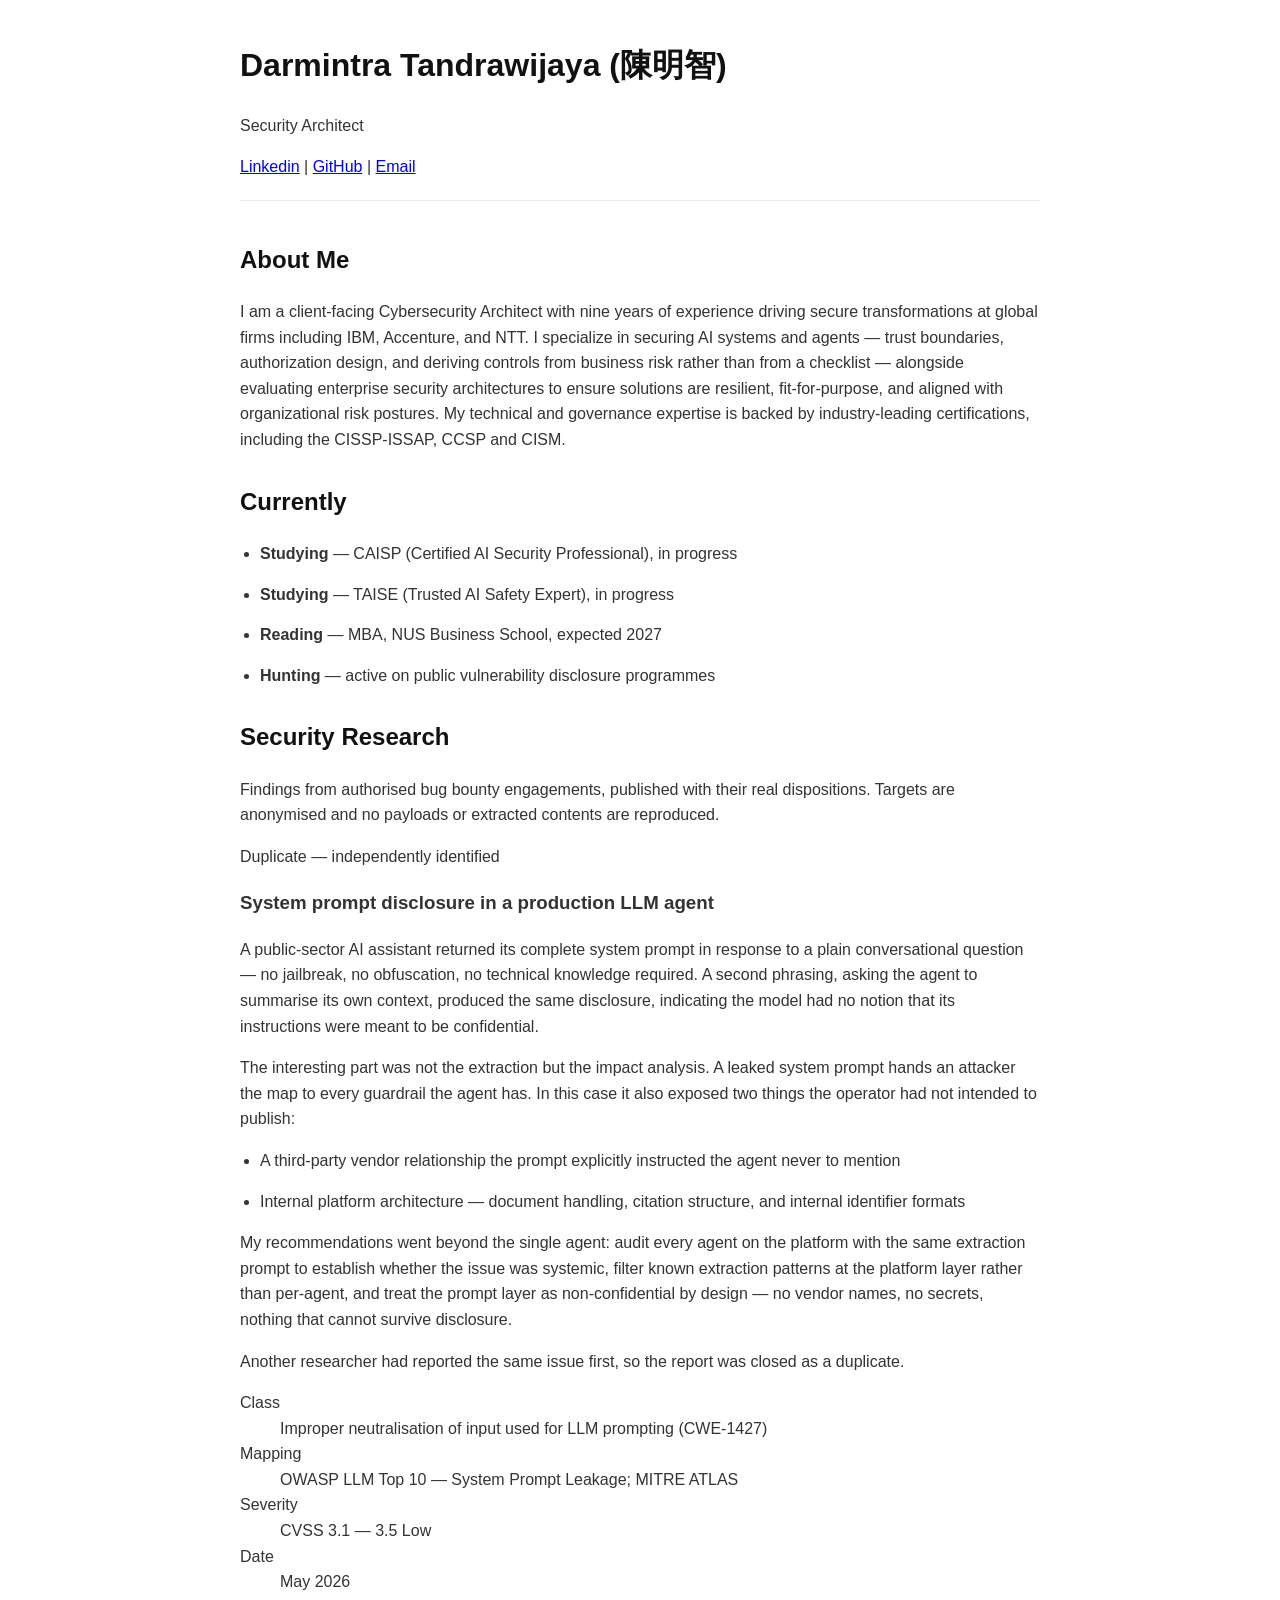
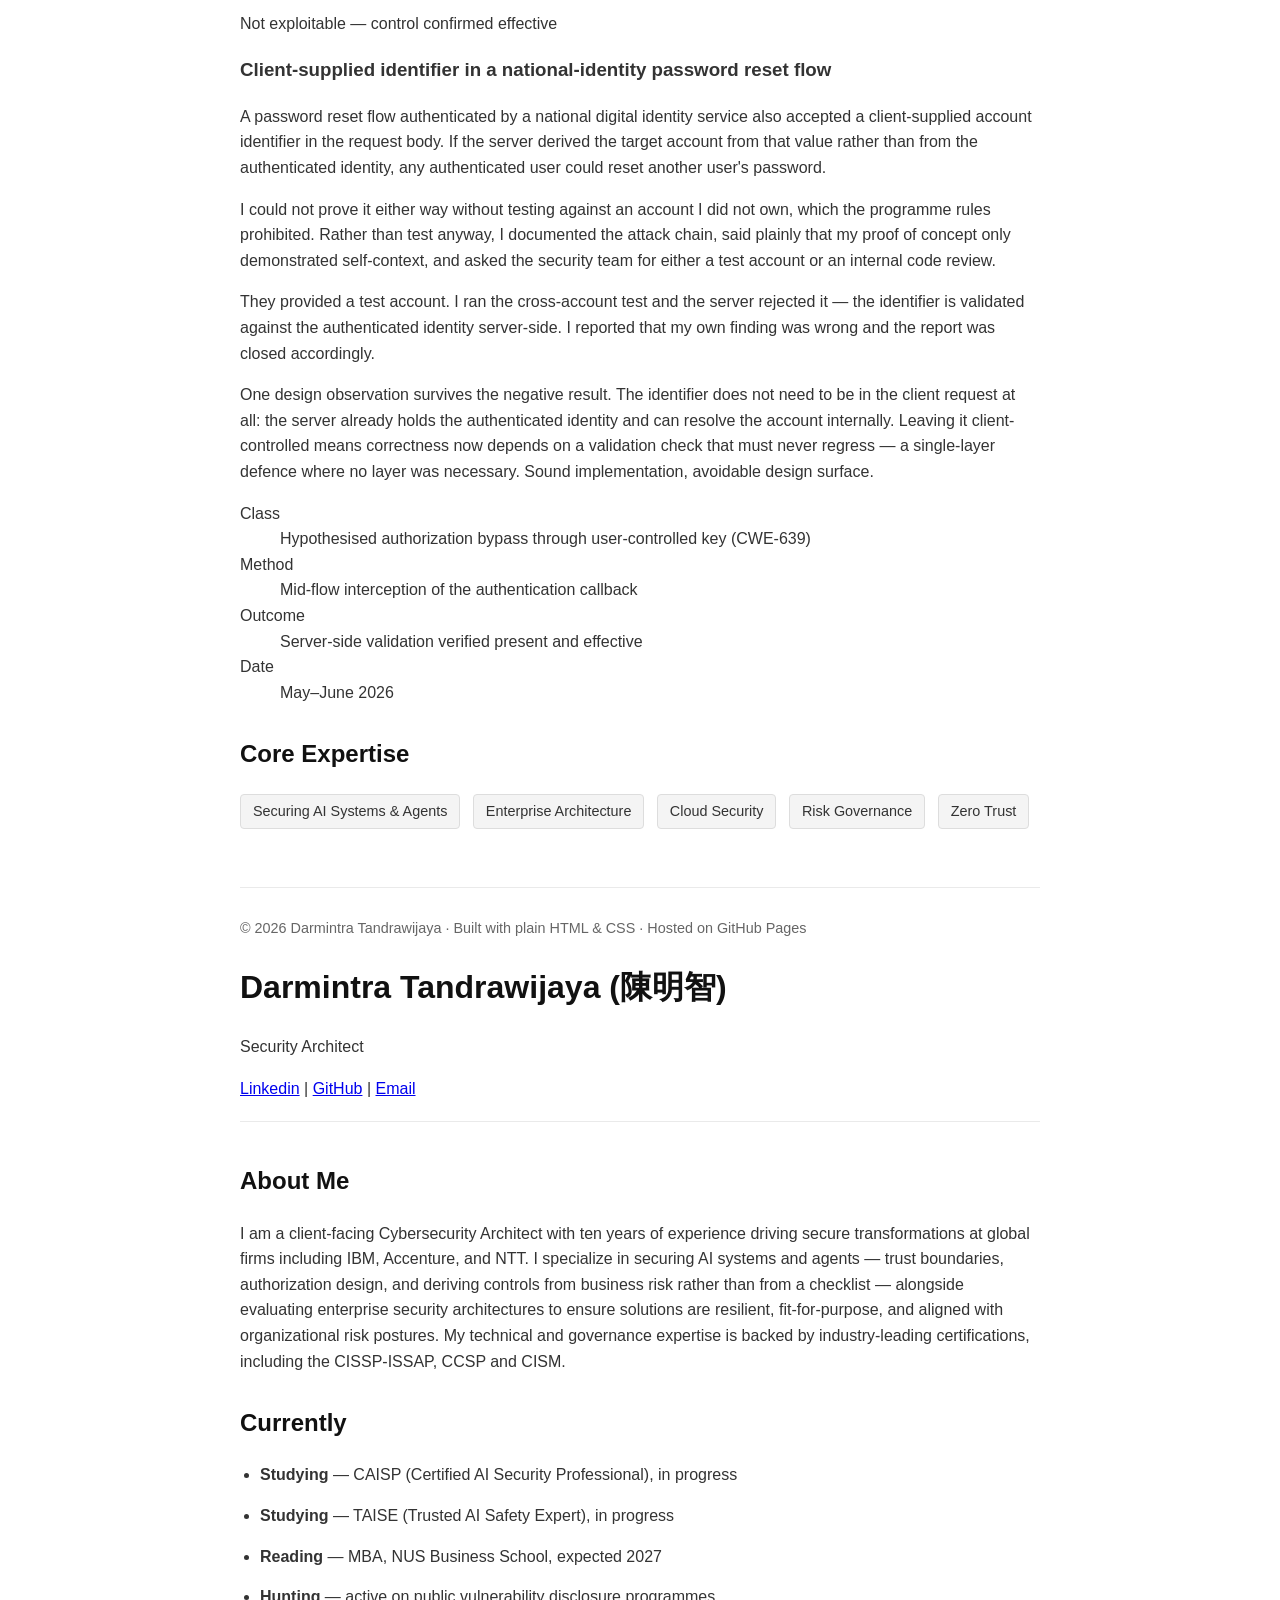
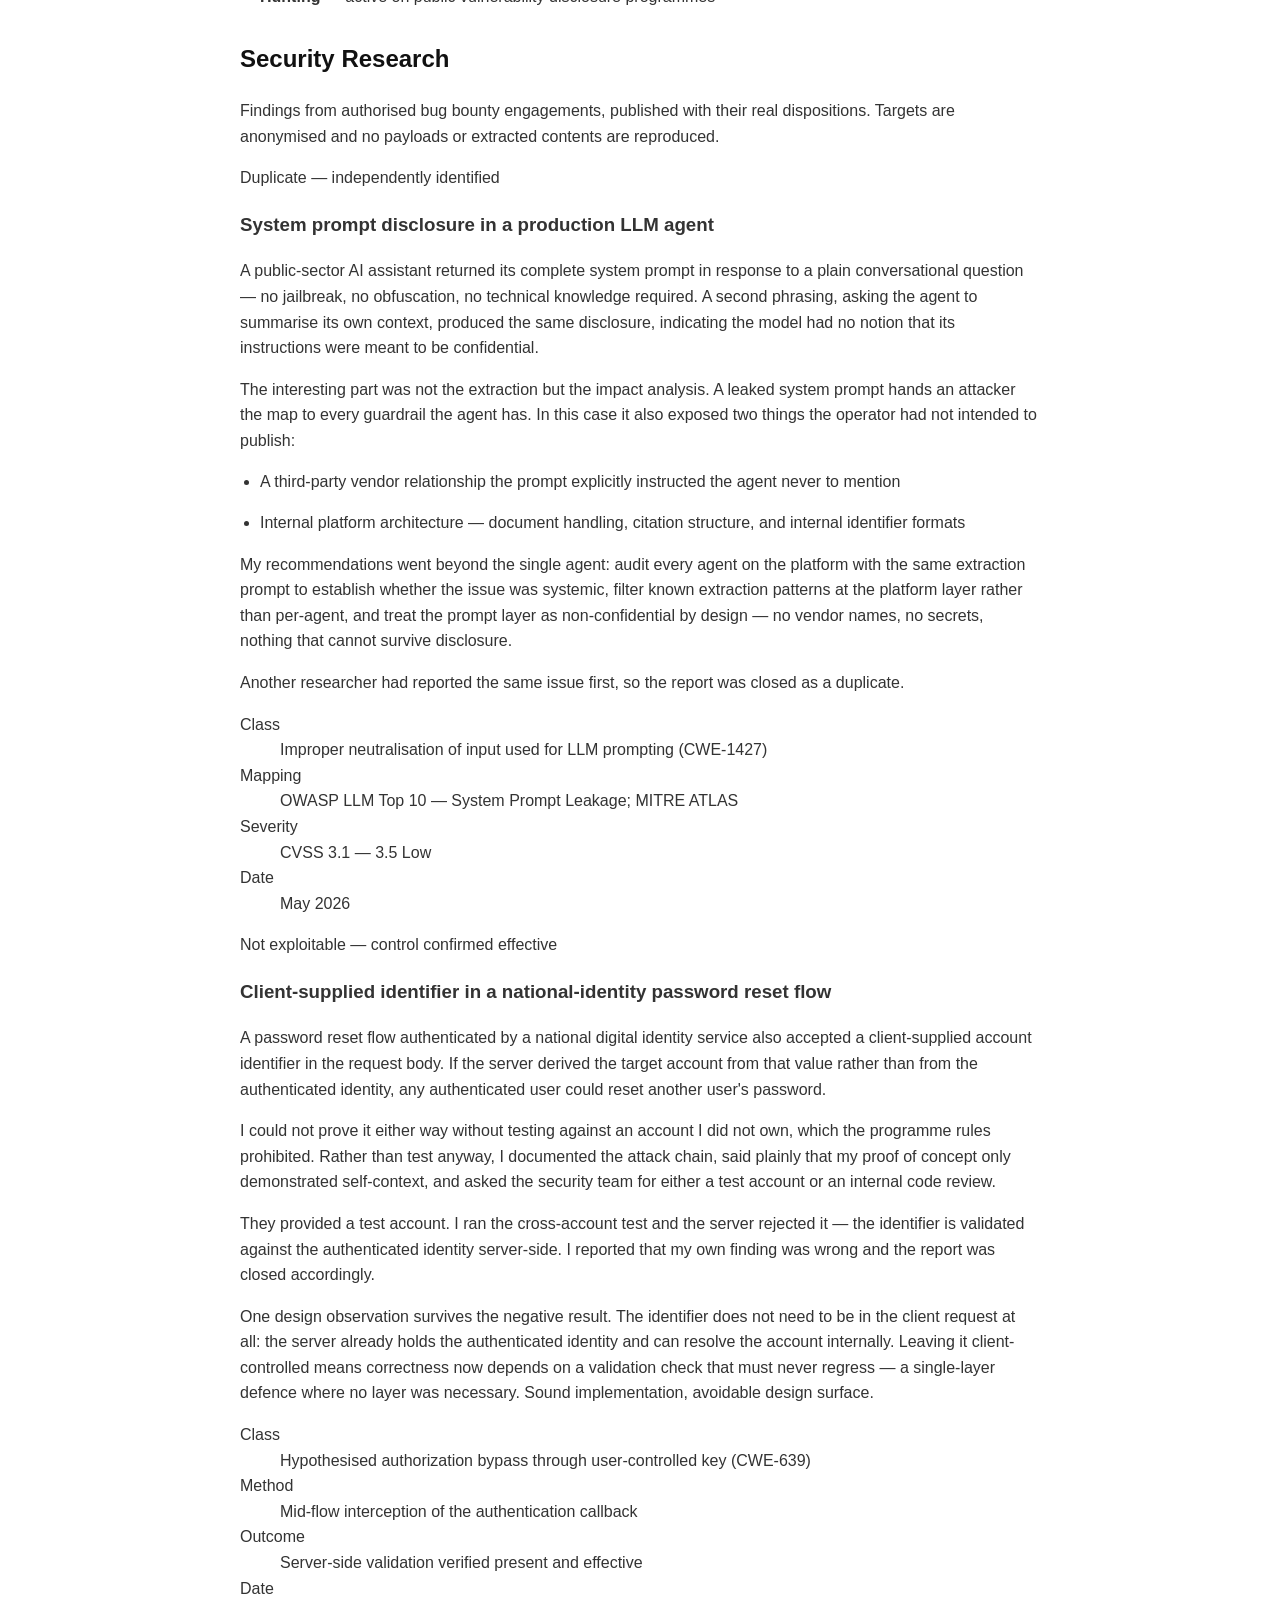
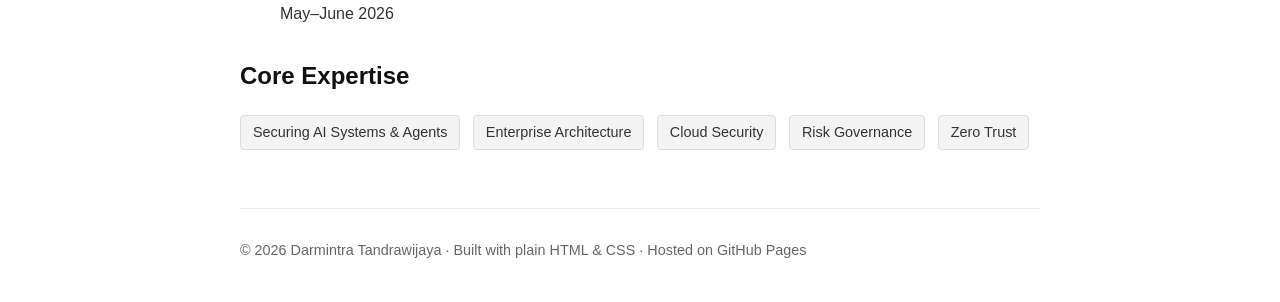
==== index.html @ 061bccc2 "Revise personal details and add current activities section Updated the 'About Me' section to reflect" ====
<!DOCTYPE html>
<html lang="en">
<head>
    <meta charset="UTF-8">
    <meta name="viewport" content="width=device-width, initial-scale=1.0">
    <title>Darmintra Tandrawijaya - Portfolio</title>
    <link rel="stylesheet" href="style.css">
</head>
<body>
    <div class="container">
        <!-- Header / Bio Section -->
        <header>
            <h1>Darmintra Tandrawijaya (陳明智)</h1>
            <p>Security Architect</p>
            <div class="links">
                <a href="https://linkedin.com/in/darmintra" target="_blank" rel="noopener noreferrer">Linkedin</a> | 
                <a href="https://github.com/darmintra" target="_blank" rel="noopener noreferrer">GitHub</a> | 
                <a href="mailto:darmintratan@gmail.com">Email</a>
            </div>
        </header>
        <!-- About Me Section -->
        <section>
            <h2>About Me</h2>
            <p>I am a client-facing Cybersecurity Architect with nine years of experience driving secure transformations at global firms including IBM, Accenture, and NTT. I specialize in securing AI systems and agents — trust boundaries, authorization design, and deriving controls from business risk rather than from a checklist — alongside evaluating enterprise security architectures to ensure solutions are resilient, fit-for-purpose, and aligned with organizational risk postures. My technical and governance expertise is backed by industry-leading certifications, including the CISSP-ISSAP, CCSP and CISM.</p>
        </section>
        <!-- Currently Section -->
        <section>
            <h2>Currently</h2>
            <ul class="now">
                <li><strong>Studying</strong> — CAISP (Certified AI Security Professional), in progress</li>
                <li><strong>Studying</strong> — TAISE (Trusted AI Safety Expert), in progress</li>
                <li><strong>Reading</strong> — MBA, NUS Business School, expected 2027</li>
                <li><strong>Hunting</strong> — active on public vulnerability disclosure programmes</li>
            </ul>
        </section>
        <!-- Security Research Section -->
        <section>
            <h2>Security Research</h2>
            <p class="note">Findings from authorised bug bounty engagements, published with their real dispositions. Targets are anonymised and no payloads or extracted contents are reproduced.</p>

            <article class="entry">
                <span class="disposition">Duplicate — independently identified</span>
                <h3>System prompt disclosure in a production LLM agent</h3>
                <p>A public-sector AI assistant returned its complete system prompt in response to a plain conversational question — no jailbreak, no obfuscation, no technical knowledge required. A second phrasing, asking the agent to summarise its own context, produced the same disclosure, indicating the model had no notion that its instructions were meant to be confidential.</p>
                <p>The interesting part was not the extraction but the impact analysis. A leaked system prompt hands an attacker the map to every guardrail the agent has. In this case it also exposed two things the operator had not intended to publish:</p>
                <ul>
                    <li>A third-party vendor relationship the prompt explicitly instructed the agent never to mention</li>
                    <li>Internal platform architecture — document handling, citation structure, and internal identifier formats</li>
                </ul>
                <p>My recommendations went beyond the single agent: audit every agent on the platform with the same extraction prompt to establish whether the issue was systemic, filter known extraction patterns at the platform layer rather than per-agent, and treat the prompt layer as non-confidential by design — no vendor names, no secrets, nothing that cannot survive disclosure.</p>
                <p>Another researcher had reported the same issue first, so the report was closed as a duplicate.</p>
                <dl class="meta">
                    <dt>Class</dt><dd>Improper neutralisation of input used for LLM prompting (CWE-1427)</dd>
                    <dt>Mapping</dt><dd>OWASP LLM Top 10 — System Prompt Leakage; MITRE ATLAS</dd>
                    <dt>Severity</dt><dd>CVSS 3.1 — 3.5 Low</dd>
                    <dt>Date</dt><dd>May 2026</dd>
                </dl>
            </article>

            <article class="entry">
                <span class="disposition">Not exploitable — control confirmed effective</span>
                <h3>Client-supplied identifier in a national-identity password reset flow</h3>
                <p>A password reset flow authenticated by a national digital identity service also accepted a client-supplied account identifier in the request body. If the server derived the target account from that value rather than from the authenticated identity, any authenticated user could reset another user's password.</p>
                <p>I could not prove it either way without testing against an account I did not own, which the programme rules prohibited. Rather than test anyway, I documented the attack chain, said plainly that my proof of concept only demonstrated self-context, and asked the security team for either a test account or an internal code review.</p>
                <p>They provided a test account. I ran the cross-account test and the server rejected it — the identifier is validated against the authenticated identity server-side. I reported that my own finding was wrong and the report was closed accordingly.</p>
                <p>One design observation survives the negative result. The identifier does not need to be in the client request at all: the server already holds the authenticated identity and can resolve the account internally. Leaving it client-controlled means correctness now depends on a validation check that must never regress — a single-layer defence where no layer was necessary. Sound implementation, avoidable design surface.</p>
                <dl class="meta">
                    <dt>Class</dt><dd>Hypothesised authorization bypass through user-controlled key (CWE-639)</dd>
                    <dt>Method</dt><dd>Mid-flow interception of the authentication callback</dd>
                    <dt>Outcome</dt><dd>Server-side validation verified present and effective</dd>
                    <dt>Date</dt><dd>May–June 2026</dd>
                </dl>
            </article>
        </section>
        <!-- Core Expertise Section -->
        <section>
            <h2>Core Expertise</h2>
            <div class="tags">
                <span>Securing AI Systems &amp; Agents</span>
                <span>Enterprise Architecture</span>
                <span>Cloud Security</span>
                <span>Risk Governance</span>
                <span>Zero Trust</span>
            </div>
        </section>
        <!-- Footer -->
        <footer>
            <p>&copy; 2026 Darmintra Tandrawijaya · Built with plain HTML &amp; CSS · Hosted on GitHub Pages</p>
        </footer>
    </div>
</body>
</html><!DOCTYPE html>
<html lang="en">
<head>
    <meta charset="UTF-8">
    <meta name="viewport" content="width=device-width, initial-scale=1.0">
    <title>Darmintra Tandrawijaya - Portfolio</title>
    <link rel="stylesheet" href="style.css">
</head>
<body>
    <div class="container">
        <!-- Header / Bio Section -->
        <header>
            <h1>Darmintra Tandrawijaya (陳明智)</h1>
            <p>Security Architect</p>
            <div class="links">
                <a href="https://linkedin.com/in/darmintra" target="_blank" rel="noopener noreferrer">Linkedin</a> | 
                <a href="https://github.com/darmintra" target="_blank" rel="noopener noreferrer">GitHub</a> | 
                <a href="mailto:darmintratan@gmail.com">Email</a>
            </div>
        </header>
        <!-- About Me Section -->
        <section>
            <h2>About Me</h2>
            <p>I am a client-facing Cybersecurity Architect with ten years of experience driving secure transformations at global firms including IBM, Accenture, and NTT. I specialize in securing AI systems and agents — trust boundaries, authorization design, and deriving controls from business risk rather than from a checklist — alongside evaluating enterprise security architectures to ensure solutions are resilient, fit-for-purpose, and aligned with organizational risk postures. My technical and governance expertise is backed by industry-leading certifications, including the CISSP-ISSAP, CCSP and CISM.</p>
        </section>
        <!-- Currently Section -->
        <section>
            <h2>Currently</h2>
            <ul class="now">
                <li><strong>Studying</strong> — CAISP (Certified AI Security Professional), in progress</li>
                <li><strong>Studying</strong> — TAISE (Trusted AI Safety Expert), in progress</li>
                <li><strong>Reading</strong> — MBA, NUS Business School, expected 2027</li>
                <li><strong>Hunting</strong> — active on public vulnerability disclosure programmes</li>
            </ul>
        </section>
        <!-- Security Research Section -->
        <section>
            <h2>Security Research</h2>
            <p class="note">Findings from authorised bug bounty engagements, published with their real dispositions. Targets are anonymised and no payloads or extracted contents are reproduced.</p>

            <article class="entry">
                <span class="disposition">Duplicate — independently identified</span>
                <h3>System prompt disclosure in a production LLM agent</h3>
                <p>A public-sector AI assistant returned its complete system prompt in response to a plain conversational question — no jailbreak, no obfuscation, no technical knowledge required. A second phrasing, asking the agent to summarise its own context, produced the same disclosure, indicating the model had no notion that its instructions were meant to be confidential.</p>
                <p>The interesting part was not the extraction but the impact analysis. A leaked system prompt hands an attacker the map to every guardrail the agent has. In this case it also exposed two things the operator had not intended to publish:</p>
                <ul>
                    <li>A third-party vendor relationship the prompt explicitly instructed the agent never to mention</li>
                    <li>Internal platform architecture — document handling, citation structure, and internal identifier formats</li>
                </ul>
                <p>My recommendations went beyond the single agent: audit every agent on the platform with the same extraction prompt to establish whether the issue was systemic, filter known extraction patterns at the platform layer rather than per-agent, and treat the prompt layer as non-confidential by design — no vendor names, no secrets, nothing that cannot survive disclosure.</p>
                <p>Another researcher had reported the same issue first, so the report was closed as a duplicate.</p>
                <dl class="meta">
                    <dt>Class</dt><dd>Improper neutralisation of input used for LLM prompting (CWE-1427)</dd>
                    <dt>Mapping</dt><dd>OWASP LLM Top 10 — System Prompt Leakage; MITRE ATLAS</dd>
                    <dt>Severity</dt><dd>CVSS 3.1 — 3.5 Low</dd>
                    <dt>Date</dt><dd>May 2026</dd>
                </dl>
            </article>

            <article class="entry">
                <span class="disposition">Not exploitable — control confirmed effective</span>
                <h3>Client-supplied identifier in a national-identity password reset flow</h3>
                <p>A password reset flow authenticated by a national digital identity service also accepted a client-supplied account identifier in the request body. If the server derived the target account from that value rather than from the authenticated identity, any authenticated user could reset another user's password.</p>
                <p>I could not prove it either way without testing against an account I did not own, which the programme rules prohibited. Rather than test anyway, I documented the attack chain, said plainly that my proof of concept only demonstrated self-context, and asked the security team for either a test account or an internal code review.</p>
                <p>They provided a test account. I ran the cross-account test and the server rejected it — the identifier is validated against the authenticated identity server-side. I reported that my own finding was wrong and the report was closed accordingly.</p>
                <p>One design observation survives the negative result. The identifier does not need to be in the client request at all: the server already holds the authenticated identity and can resolve the account internally. Leaving it client-controlled means correctness now depends on a validation check that must never regress — a single-layer defence where no layer was necessary. Sound implementation, avoidable design surface.</p>
                <dl class="meta">
                    <dt>Class</dt><dd>Hypothesised authorization bypass through user-controlled key (CWE-639)</dd>
                    <dt>Method</dt><dd>Mid-flow interception of the authentication callback</dd>
                    <dt>Outcome</dt><dd>Server-side validation verified present and effective</dd>
                    <dt>Date</dt><dd>May–June 2026</dd>
                </dl>
            </article>
        </section>
        <!-- Core Expertise Section -->
        <section>
            <h2>Core Expertise</h2>
            <div class="tags">
                <span>Securing AI Systems &amp; Agents</span>
                <span>Enterprise Architecture</span>
                <span>Cloud Security</span>
                <span>Risk Governance</span>
                <span>Zero Trust</span>
            </div>
        </section>
        <!-- Footer -->
        <footer>
            <p>&copy; 2026 Darmintra Tandrawijaya · Built with plain HTML &amp; CSS · Hosted on GitHub Pages</p>
        </footer>
    </div>
</body>
</html>
---- style.css ----
body {
    font-family: -apple-system, BlinkMacSystemFont, "Segoe UI", Roboto, Helvetica, Arial, sans-serif;
    line-height: 1.6;
    color: #333;
    max-width: 800px;
    margin: 40px auto;
    padding: 0 20px;
}

h1, h2 {
    color: #111;
}

header {
    margin-bottom: 40px;
    border-bottom: 1px solid #eaeaea;
    padding-bottom: 20px;
}

/* --- ADDED: Color for your Security Architect title --- */
.job-title {
    color: #B22222; /* Deep Firebrick Red */
    font-weight: 600;
}

section {
    margin-bottom: 30px;
}

ul {
    padding-left: 20px;
}

li {
    margin-bottom: 15px;
}

/* --- ADDED: Styling for the Areas of Interest Tags --- */
.tags span {
    display: inline-block;
    background-color: #f4f4f4;
    padding: 5px 12px;
    margin: 0 8px 8px 0;
    border-radius: 4px;
    font-size: 0.9em;
    color: #333;
    border: 1px solid #ddd;
}

footer {
    margin-top: 50px;
    font-size: 0.9em;
    color: #666;
    border-top: 1px solid #eaeaea;
    padding-top: 15px;
}
---- style.css ----
body {
    font-family: -apple-system, BlinkMacSystemFont, "Segoe UI", Roboto, Helvetica, Arial, sans-serif;
    line-height: 1.6;
    color: #333;
    max-width: 800px;
    margin: 40px auto;
    padding: 0 20px;
}

h1, h2 {
    color: #111;
}

header {
    margin-bottom: 40px;
    border-bottom: 1px solid #eaeaea;
    padding-bottom: 20px;
}

/* --- ADDED: Color for your Security Architect title --- */
.job-title {
    color: #B22222; /* Deep Firebrick Red */
    font-weight: 600;
}

section {
    margin-bottom: 30px;
}

ul {
    padding-left: 20px;
}

li {
    margin-bottom: 15px;
}

/* --- ADDED: Styling for the Areas of Interest Tags --- */
.tags span {
    display: inline-block;
    background-color: #f4f4f4;
    padding: 5px 12px;
    margin: 0 8px 8px 0;
    border-radius: 4px;
    font-size: 0.9em;
    color: #333;
    border: 1px solid #ddd;
}

footer {
    margin-top: 50px;
    font-size: 0.9em;
    color: #666;
    border-top: 1px solid #eaeaea;
    padding-top: 15px;
}
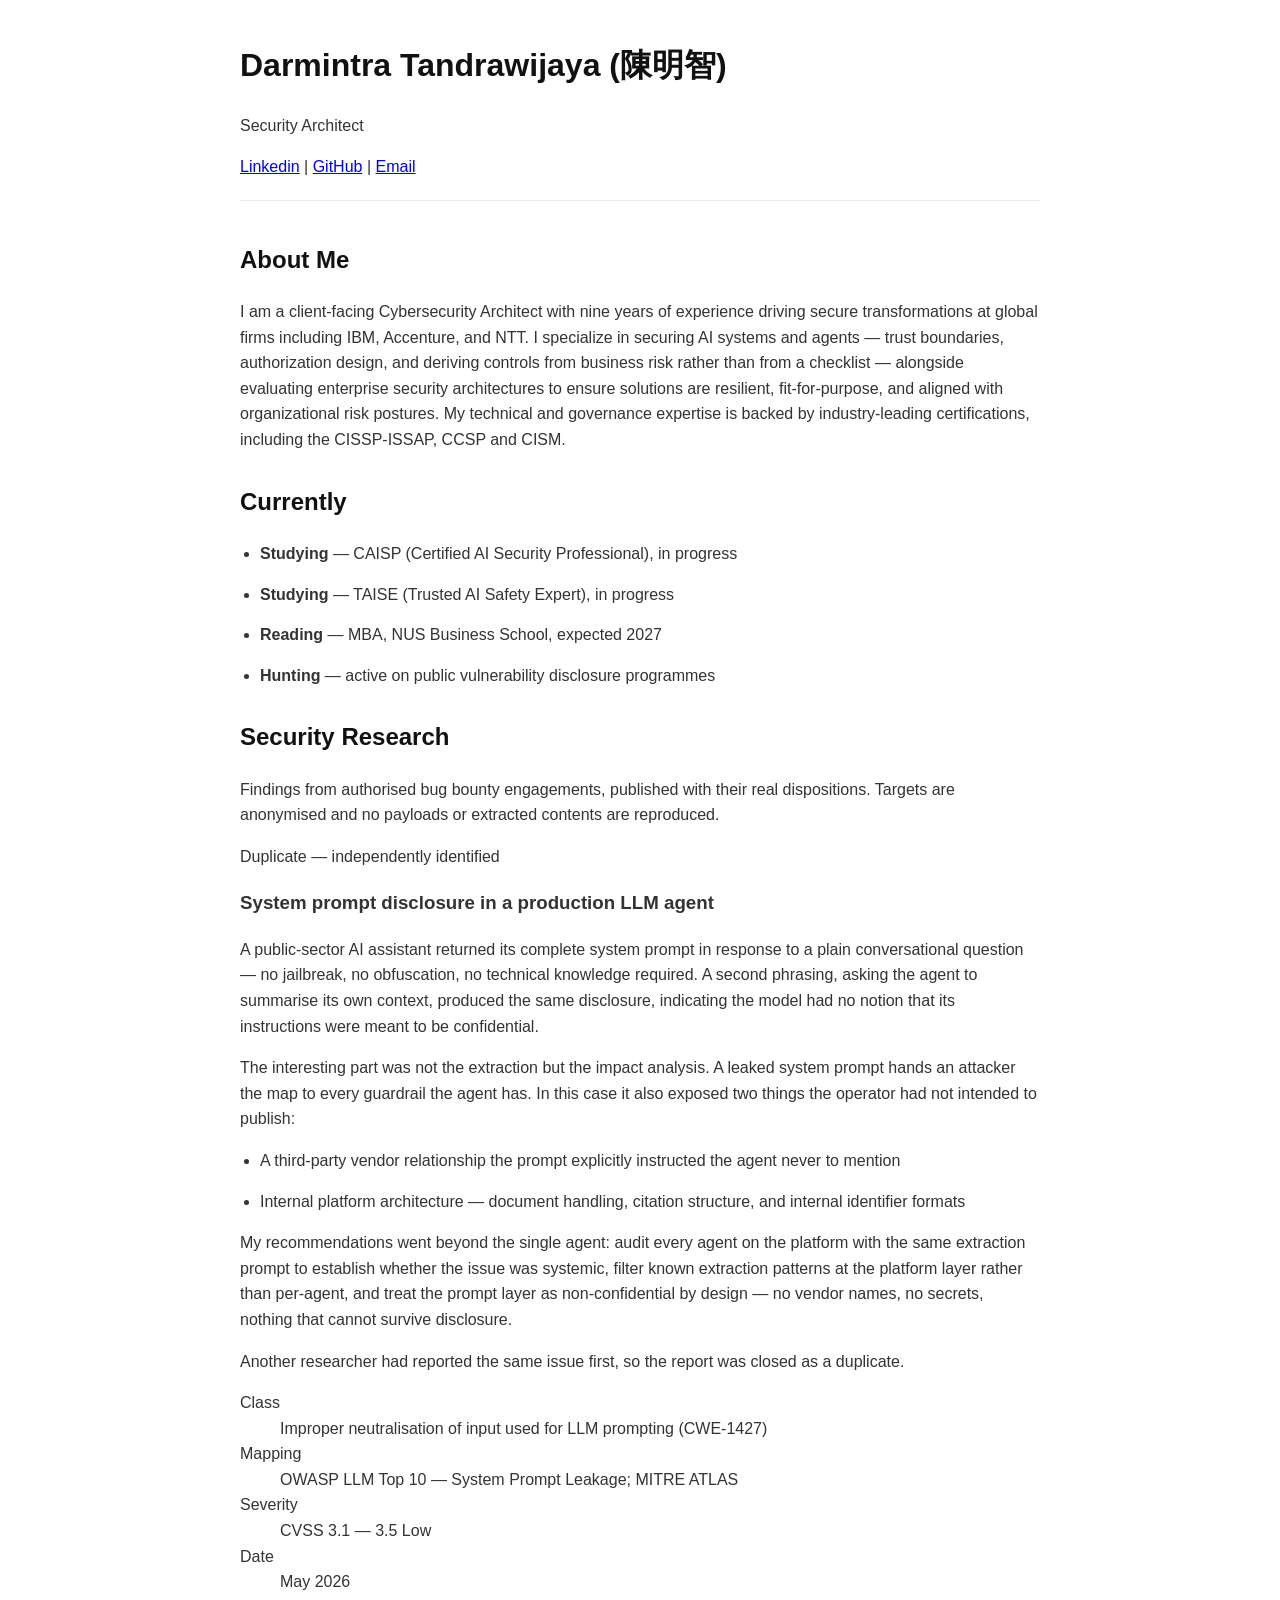
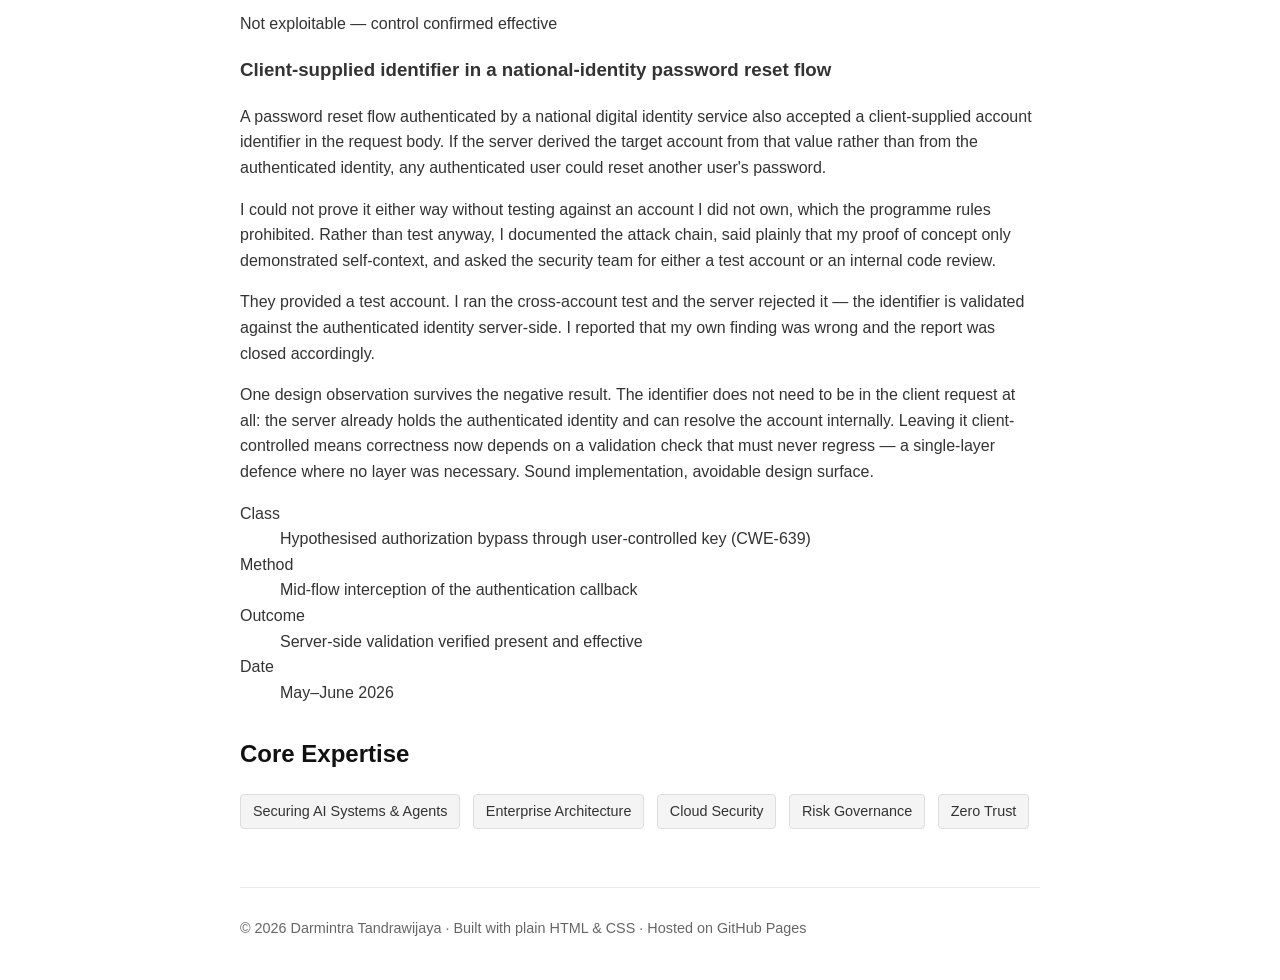
==== commit 7d6fddc7: "Refactor index.html to remove duplicate content Removed duplicate HTML structure and cleaned up the " ====
--- a/index.html
+++ b/index.html
@@ -90,94 +90,3 @@
     </div>
 </body>
 </html><!DOCTYPE html>
-<html lang="en">
-<head>
-    <meta charset="UTF-8">
-    <meta name="viewport" content="width=device-width, initial-scale=1.0">
-    <title>Darmintra Tandrawijaya - Portfolio</title>
-    <link rel="stylesheet" href="style.css">
-</head>
-<body>
-    <div class="container">
-        <!-- Header / Bio Section -->
-        <header>
-            <h1>Darmintra Tandrawijaya (陳明智)</h1>
-            <p>Security Architect</p>
-            <div class="links">
-                <a href="https://linkedin.com/in/darmintra" target="_blank" rel="noopener noreferrer">Linkedin</a> | 
-                <a href="https://github.com/darmintra" target="_blank" rel="noopener noreferrer">GitHub</a> | 
-                <a href="mailto:darmintratan@gmail.com">Email</a>
-            </div>
-        </header>
-        <!-- About Me Section -->
-        <section>
-            <h2>About Me</h2>
-            <p>I am a client-facing Cybersecurity Architect with ten years of experience driving secure transformations at global firms including IBM, Accenture, and NTT. I specialize in securing AI systems and agents — trust boundaries, authorization design, and deriving controls from business risk rather than from a checklist — alongside evaluating enterprise security architectures to ensure solutions are resilient, fit-for-purpose, and aligned with organizational risk postures. My technical and governance expertise is backed by industry-leading certifications, including the CISSP-ISSAP, CCSP and CISM.</p>
-        </section>
-        <!-- Currently Section -->
-        <section>
-            <h2>Currently</h2>
-            <ul class="now">
-                <li><strong>Studying</strong> — CAISP (Certified AI Security Professional), in progress</li>
-                <li><strong>Studying</strong> — TAISE (Trusted AI Safety Expert), in progress</li>
-                <li><strong>Reading</strong> — MBA, NUS Business School, expected 2027</li>
-                <li><strong>Hunting</strong> — active on public vulnerability disclosure programmes</li>
-            </ul>
-        </section>
-        <!-- Security Research Section -->
-        <section>
-            <h2>Security Research</h2>
-            <p class="note">Findings from authorised bug bounty engagements, published with their real dispositions. Targets are anonymised and no payloads or extracted contents are reproduced.</p>
-
-            <article class="entry">
-                <span class="disposition">Duplicate — independently identified</span>
-                <h3>System prompt disclosure in a production LLM agent</h3>
-                <p>A public-sector AI assistant returned its complete system prompt in response to a plain conversational question — no jailbreak, no obfuscation, no technical knowledge required. A second phrasing, asking the agent to summarise its own context, produced the same disclosure, indicating the model had no notion that its instructions were meant to be confidential.</p>
-                <p>The interesting part was not the extraction but the impact analysis. A leaked system prompt hands an attacker the map to every guardrail the agent has. In this case it also exposed two things the operator had not intended to publish:</p>
-                <ul>
-                    <li>A third-party vendor relationship the prompt explicitly instructed the agent never to mention</li>
-                    <li>Internal platform architecture — document handling, citation structure, and internal identifier formats</li>
-                </ul>
-                <p>My recommendations went beyond the single agent: audit every agent on the platform with the same extraction prompt to establish whether the issue was systemic, filter known extraction patterns at the platform layer rather than per-agent, and treat the prompt layer as non-confidential by design — no vendor names, no secrets, nothing that cannot survive disclosure.</p>
-                <p>Another researcher had reported the same issue first, so the report was closed as a duplicate.</p>
-                <dl class="meta">
-                    <dt>Class</dt><dd>Improper neutralisation of input used for LLM prompting (CWE-1427)</dd>
-                    <dt>Mapping</dt><dd>OWASP LLM Top 10 — System Prompt Leakage; MITRE ATLAS</dd>
-                    <dt>Severity</dt><dd>CVSS 3.1 — 3.5 Low</dd>
-                    <dt>Date</dt><dd>May 2026</dd>
-                </dl>
-            </article>
-
-            <article class="entry">
-                <span class="disposition">Not exploitable — control confirmed effective</span>
-                <h3>Client-supplied identifier in a national-identity password reset flow</h3>
-                <p>A password reset flow authenticated by a national digital identity service also accepted a client-supplied account identifier in the request body. If the server derived the target account from that value rather than from the authenticated identity, any authenticated user could reset another user's password.</p>
-                <p>I could not prove it either way without testing against an account I did not own, which the programme rules prohibited. Rather than test anyway, I documented the attack chain, said plainly that my proof of concept only demonstrated self-context, and asked the security team for either a test account or an internal code review.</p>
-                <p>They provided a test account. I ran the cross-account test and the server rejected it — the identifier is validated against the authenticated identity server-side. I reported that my own finding was wrong and the report was closed accordingly.</p>
-                <p>One design observation survives the negative result. The identifier does not need to be in the client request at all: the server already holds the authenticated identity and can resolve the account internally. Leaving it client-controlled means correctness now depends on a validation check that must never regress — a single-layer defence where no layer was necessary. Sound implementation, avoidable design surface.</p>
-                <dl class="meta">
-                    <dt>Class</dt><dd>Hypothesised authorization bypass through user-controlled key (CWE-639)</dd>
-                    <dt>Method</dt><dd>Mid-flow interception of the authentication callback</dd>
-                    <dt>Outcome</dt><dd>Server-side validation verified present and effective</dd>
-                    <dt>Date</dt><dd>May–June 2026</dd>
-                </dl>
-            </article>
-        </section>
-        <!-- Core Expertise Section -->
-        <section>
-            <h2>Core Expertise</h2>
-            <div class="tags">
-                <span>Securing AI Systems &amp; Agents</span>
-                <span>Enterprise Architecture</span>
-                <span>Cloud Security</span>
-                <span>Risk Governance</span>
-                <span>Zero Trust</span>
-            </div>
-        </section>
-        <!-- Footer -->
-        <footer>
-            <p>&copy; 2026 Darmintra Tandrawijaya · Built with plain HTML &amp; CSS · Hosted on GitHub Pages</p>
-        </footer>
-    </div>
-</body>
-</html>
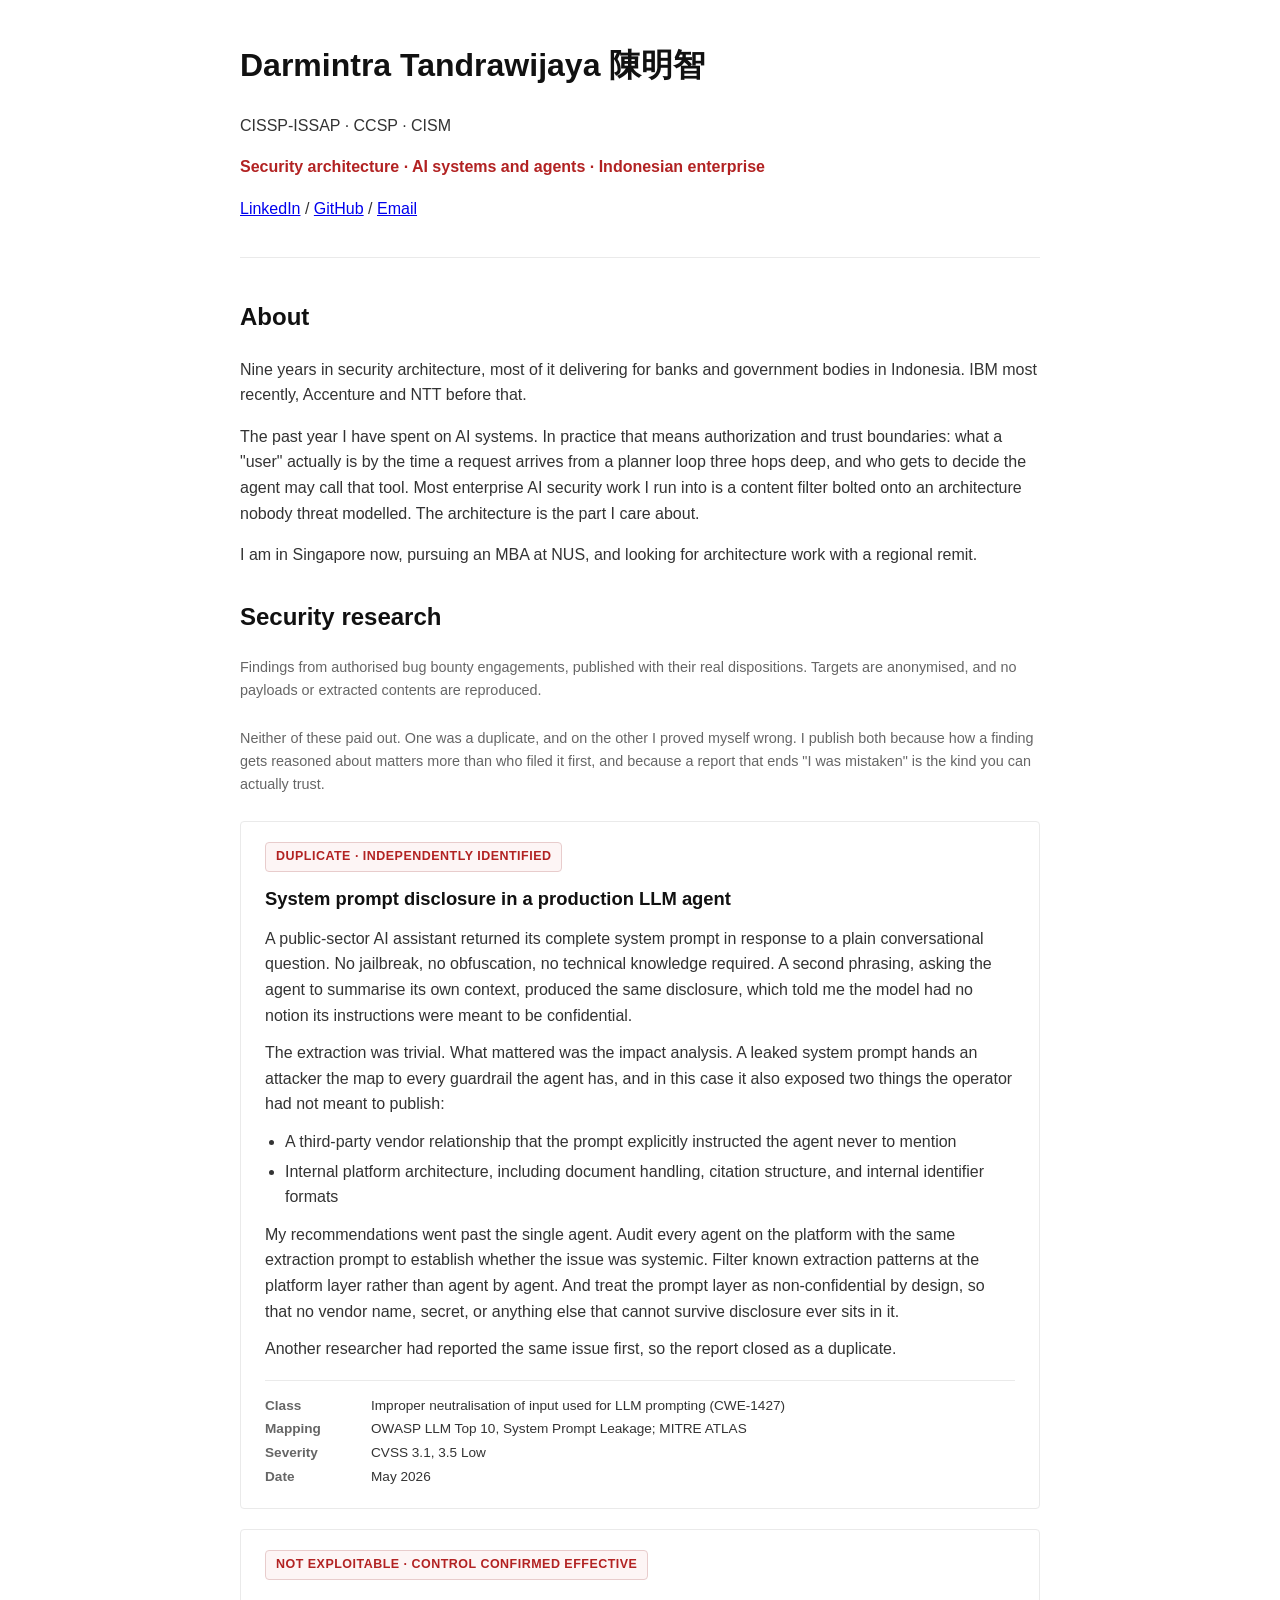
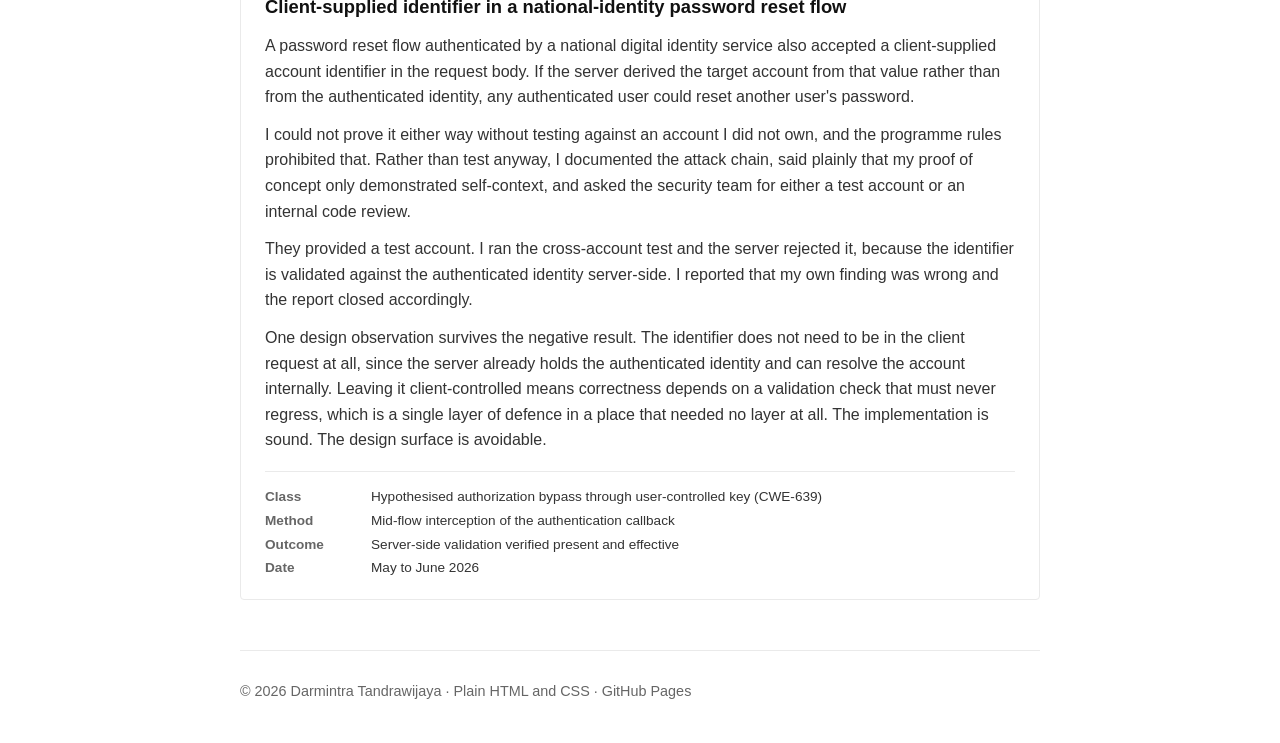
==== commit cf06702f: "Revise portfolio details and enhance SEO metadata Updated the title and added a meta description for" ====
--- a/index.html
+++ b/index.html
@@ -3,90 +3,112 @@
 <head>
     <meta charset="UTF-8">
     <meta name="viewport" content="width=device-width, initial-scale=1.0">
-    <title>Darmintra Tandrawijaya - Portfolio</title>
+    <title>Darmintra Tandrawijaya — Security Architect</title>
+    <meta name="description" content="Security architect. Nine years across IBM, Accenture and NTT, mostly regulated enterprises in Indonesia. Now working on authorization and trust boundaries in AI agent systems.">
     <link rel="stylesheet" href="style.css">
 </head>
 <body>
     <div class="container">
-        <!-- Header / Bio Section -->
+
         <header>
-            <h1>Darmintra Tandrawijaya (陳明智)</h1>
-            <p>Security Architect</p>
-            <div class="links">
-                <a href="https://linkedin.com/in/darmintra" target="_blank" rel="noopener noreferrer">Linkedin</a> | 
-                <a href="https://github.com/darmintra" target="_blank" rel="noopener noreferrer">GitHub</a> | 
+            <h1>Darmintra Tandrawijaya <span class="hanzi">陳明智</span></h1>
+            <p class="postnominals">CISSP-ISSAP · CCSP · CISM</p>
+            <p class="job-title">Security architecture · AI systems and agents · Indonesian enterprise</p>
+            <p class="links">
+                <a href="https://linkedin.com/in/darmintra" target="_blank" rel="noopener noreferrer">LinkedIn</a>
+                <span class="sep">/</span>
+                <a href="https://github.com/darmintra" target="_blank" rel="noopener noreferrer">GitHub</a>
+                <span class="sep">/</span>
                 <a href="mailto:darmintratan@gmail.com">Email</a>
-            </div>
+                <!-- Add this once you have a PDF in the repo. A recruiter who likes the page currently has no next action. -->
+                <!-- <span class="sep">/</span> <a href="cv.pdf">CV (PDF)</a> -->
+            </p>
         </header>
-        <!-- About Me Section -->
-        <section>
-            <h2>About Me</h2>
-            <p>I am a client-facing Cybersecurity Architect with nine years of experience driving secure transformations at global firms including IBM, Accenture, and NTT. I specialize in securing AI systems and agents — trust boundaries, authorization design, and deriving controls from business risk rather than from a checklist — alongside evaluating enterprise security architectures to ensure solutions are resilient, fit-for-purpose, and aligned with organizational risk postures. My technical and governance expertise is backed by industry-leading certifications, including the CISSP-ISSAP, CCSP and CISM.</p>
+
+        <section id="about">
+            <h2>About</h2>
+            <p>Nine years in security architecture, most of it delivering for banks and government bodies in Indonesia. IBM most recently, Accenture and NTT before that.</p>
+            <p>The past year I have spent on AI systems. In practice that means authorization and trust boundaries: what a "user" actually is by the time a request arrives from a planner loop three hops deep, and who gets to decide the agent may call that tool. Most enterprise AI security work I run into is a content filter bolted onto an architecture nobody threat modelled. The architecture is the part I care about.</p>
+            <p>I am in Singapore now, pursuing an MBA at NUS, and looking for architecture work with a regional remit.</p>
         </section>
-        <!-- Currently Section -->
-        <section>
-            <h2>Currently</h2>
-            <ul class="now">
-                <li><strong>Studying</strong> — CAISP (Certified AI Security Professional), in progress</li>
-                <li><strong>Studying</strong> — TAISE (Trusted AI Safety Expert), in progress</li>
-                <li><strong>Reading</strong> — MBA, NUS Business School, expected 2027</li>
-                <li><strong>Hunting</strong> — active on public vulnerability disclosure programmes</li>
-            </ul>
-        </section>
-        <!-- Security Research Section -->
-        <section>
-            <h2>Security Research</h2>
-            <p class="note">Findings from authorised bug bounty engagements, published with their real dispositions. Targets are anonymised and no payloads or extracted contents are reproduced.</p>
+
+        <!--
+          SELECTED WORK — fill these in and delete anything you cannot evidence.
+          This is the section that turns the page from a research blog into a leadership case.
+          Keep clients anonymised. Every entry needs: scope, scale (a number), and outcome.
+          Only name a regulation you have actually designed against. If POJK 38 or OJK
+          examinations were part of the engagement, name them. If not, cut the line.
+        
+        <section id="work">
+            <h2>Selected work</h2>
+            <p class="note">Clients anonymised. Detail limited to what I am free to describe.</p>
 
             <article class="entry">
-                <span class="disposition">Duplicate — independently identified</span>
+                <h3>[Zero trust segmentation programme, regional bank]</h3>
+                <p class="role">[Lead architect · IBM · 2023–2025]</p>
+                <p>[Two or three sentences. What was broken, what you designed, what constraint made it hard. Name the regulator or standard only if you designed against it directly.]</p>
+                <p>[One sentence on outcome, with a number in it. Environments migrated, architects led, findings closed, months to production.]</p>
+            </article>
+
+            <article class="entry">
+                <h3>[Security architecture for an AI assistant deployment]</h3>
+                <p class="role">[Role · Firm · Years]</p>
+                <p>[Same shape. This is the entry that proves the AI positioning is delivery experience and not only certification.]</p>
+                <p>[Outcome with a number.]</p>
+            </article>
+
+            <article class="entry">
+                <h3>[Third engagement]</h3>
+                <p class="role">[Role · Firm · Years]</p>
+                <p>[Same shape.]</p>
+                <p>[Outcome with a number.]</p>
+            </article>
+        </section>
+        -->
+
+        <section id="research">
+            <h2>Security research</h2>
+            <p class="note">Findings from authorised bug bounty engagements, published with their real dispositions. Targets are anonymised, and no payloads or extracted contents are reproduced.</p>
+            <p class="note">Neither of these paid out. One was a duplicate, and on the other I proved myself wrong. I publish both because how a finding gets reasoned about matters more than who filed it first, and because a report that ends "I was mistaken" is the kind you can actually trust.</p>
+
+            <article class="entry">
+                <p class="disposition">Duplicate · independently identified</p>
                 <h3>System prompt disclosure in a production LLM agent</h3>
-                <p>A public-sector AI assistant returned its complete system prompt in response to a plain conversational question — no jailbreak, no obfuscation, no technical knowledge required. A second phrasing, asking the agent to summarise its own context, produced the same disclosure, indicating the model had no notion that its instructions were meant to be confidential.</p>
-                <p>The interesting part was not the extraction but the impact analysis. A leaked system prompt hands an attacker the map to every guardrail the agent has. In this case it also exposed two things the operator had not intended to publish:</p>
+                <p>A public-sector AI assistant returned its complete system prompt in response to a plain conversational question. No jailbreak, no obfuscation, no technical knowledge required. A second phrasing, asking the agent to summarise its own context, produced the same disclosure, which told me the model had no notion its instructions were meant to be confidential.</p>
+                <p>The extraction was trivial. What mattered was the impact analysis. A leaked system prompt hands an attacker the map to every guardrail the agent has, and in this case it also exposed two things the operator had not meant to publish:</p>
                 <ul>
-                    <li>A third-party vendor relationship the prompt explicitly instructed the agent never to mention</li>
-                    <li>Internal platform architecture — document handling, citation structure, and internal identifier formats</li>
+                    <li>A third-party vendor relationship that the prompt explicitly instructed the agent never to mention</li>
+                    <li>Internal platform architecture, including document handling, citation structure, and internal identifier formats</li>
                 </ul>
-                <p>My recommendations went beyond the single agent: audit every agent on the platform with the same extraction prompt to establish whether the issue was systemic, filter known extraction patterns at the platform layer rather than per-agent, and treat the prompt layer as non-confidential by design — no vendor names, no secrets, nothing that cannot survive disclosure.</p>
-                <p>Another researcher had reported the same issue first, so the report was closed as a duplicate.</p>
+                <p>My recommendations went past the single agent. Audit every agent on the platform with the same extraction prompt to establish whether the issue was systemic. Filter known extraction patterns at the platform layer rather than agent by agent. And treat the prompt layer as non-confidential by design, so that no vendor name, secret, or anything else that cannot survive disclosure ever sits in it.</p>
+                <p>Another researcher had reported the same issue first, so the report closed as a duplicate.</p>
                 <dl class="meta">
                     <dt>Class</dt><dd>Improper neutralisation of input used for LLM prompting (CWE-1427)</dd>
-                    <dt>Mapping</dt><dd>OWASP LLM Top 10 — System Prompt Leakage; MITRE ATLAS</dd>
-                    <dt>Severity</dt><dd>CVSS 3.1 — 3.5 Low</dd>
+                    <dt>Mapping</dt><dd>OWASP LLM Top 10, System Prompt Leakage; MITRE ATLAS</dd>
+                    <dt>Severity</dt><dd>CVSS 3.1, 3.5 Low</dd>
                     <dt>Date</dt><dd>May 2026</dd>
                 </dl>
             </article>
 
             <article class="entry">
-                <span class="disposition">Not exploitable — control confirmed effective</span>
+                <p class="disposition">Not exploitable · control confirmed effective</p>
                 <h3>Client-supplied identifier in a national-identity password reset flow</h3>
                 <p>A password reset flow authenticated by a national digital identity service also accepted a client-supplied account identifier in the request body. If the server derived the target account from that value rather than from the authenticated identity, any authenticated user could reset another user's password.</p>
-                <p>I could not prove it either way without testing against an account I did not own, which the programme rules prohibited. Rather than test anyway, I documented the attack chain, said plainly that my proof of concept only demonstrated self-context, and asked the security team for either a test account or an internal code review.</p>
-                <p>They provided a test account. I ran the cross-account test and the server rejected it — the identifier is validated against the authenticated identity server-side. I reported that my own finding was wrong and the report was closed accordingly.</p>
-                <p>One design observation survives the negative result. The identifier does not need to be in the client request at all: the server already holds the authenticated identity and can resolve the account internally. Leaving it client-controlled means correctness now depends on a validation check that must never regress — a single-layer defence where no layer was necessary. Sound implementation, avoidable design surface.</p>
+                <p>I could not prove it either way without testing against an account I did not own, and the programme rules prohibited that. Rather than test anyway, I documented the attack chain, said plainly that my proof of concept only demonstrated self-context, and asked the security team for either a test account or an internal code review.</p>
+                <p>They provided a test account. I ran the cross-account test and the server rejected it, because the identifier is validated against the authenticated identity server-side. I reported that my own finding was wrong and the report closed accordingly.</p>
+                <p>One design observation survives the negative result. The identifier does not need to be in the client request at all, since the server already holds the authenticated identity and can resolve the account internally. Leaving it client-controlled means correctness depends on a validation check that must never regress, which is a single layer of defence in a place that needed no layer at all. The implementation is sound. The design surface is avoidable.</p>
                 <dl class="meta">
                     <dt>Class</dt><dd>Hypothesised authorization bypass through user-controlled key (CWE-639)</dd>
                     <dt>Method</dt><dd>Mid-flow interception of the authentication callback</dd>
                     <dt>Outcome</dt><dd>Server-side validation verified present and effective</dd>
-                    <dt>Date</dt><dd>May–June 2026</dd>
+                    <dt>Date</dt><dd>May to June 2026</dd>
                 </dl>
             </article>
         </section>
-        <!-- Core Expertise Section -->
-        <section>
-            <h2>Core Expertise</h2>
-            <div class="tags">
-                <span>Securing AI Systems &amp; Agents</span>
-                <span>Enterprise Architecture</span>
-                <span>Cloud Security</span>
-                <span>Risk Governance</span>
-                <span>Zero Trust</span>
-            </div>
-        </section>
-        <!-- Footer -->
         <footer>
-            <p>&copy; 2026 Darmintra Tandrawijaya · Built with plain HTML &amp; CSS · Hosted on GitHub Pages</p>
+            <p>&copy; 2026 Darmintra Tandrawijaya · Plain HTML and CSS · GitHub Pages</p>
         </footer>
+
     </div>
 </body>
-</html><!DOCTYPE html>
+</html>
--- a/style.css
+++ b/style.css
@@ -54,3 +54,90 @@
     border-top: 1px solid #eaeaea;
     padding-top: 15px;
 }
+/* --- ADDED: Currently list --- */
+.now {
+    padding-left: 0;
+    list-style: none;
+}
+.now li {
+    margin-bottom: 6px;
+}
+
+/* --- ADDED: Intro note above research entries --- */
+.note {
+    color: #666;
+    font-size: 0.9em;
+    margin-bottom: 25px;
+}
+
+/* --- ADDED: Security research entry --- */
+.entry {
+    border: 1px solid #eaeaea;
+    border-radius: 4px;
+    padding: 20px 24px;
+    margin-bottom: 20px;
+}
+.entry h3 {
+    color: #111;
+    font-size: 1.15em;
+    margin: 0 0 12px;
+}
+.entry p {
+    margin: 0 0 12px;
+}
+.entry p:last-of-type {
+    margin-bottom: 0;
+}
+.entry ul {
+    margin: 0 0 12px;
+}
+.entry li {
+    margin-bottom: 4px;
+}
+
+/* --- ADDED: Disposition tag (matches the .tags pill pattern) --- */
+.disposition {
+    display: inline-block;
+    background-color: #fdf5f5;
+    border: 1px solid #e8cccc;
+    border-radius: 4px;
+    padding: 4px 10px;
+    margin-bottom: 14px;
+    font-size: 0.78em;
+    font-weight: 600;
+    letter-spacing: 0.04em;
+    text-transform: uppercase;
+    color: #B22222;
+}
+
+/* --- ADDED: Entry metadata --- */
+.meta {
+    display: grid;
+    grid-template-columns: 90px 1fr;
+    gap: 2px 16px;
+    margin: 18px 0 0;
+    padding-top: 14px;
+    border-top: 1px solid #eaeaea;
+    font-size: 0.85em;
+    color: #666;
+}
+.meta dt {
+    font-weight: 600;
+}
+.meta dd {
+    margin: 0;
+    color: #333;
+}
+
+@media (max-width: 520px) {
+    .meta {
+        grid-template-columns: 1fr;
+        gap: 0;
+    }
+    .meta dt {
+        margin-top: 10px;
+    }
+    .entry {
+        padding: 18px;
+    }
+}
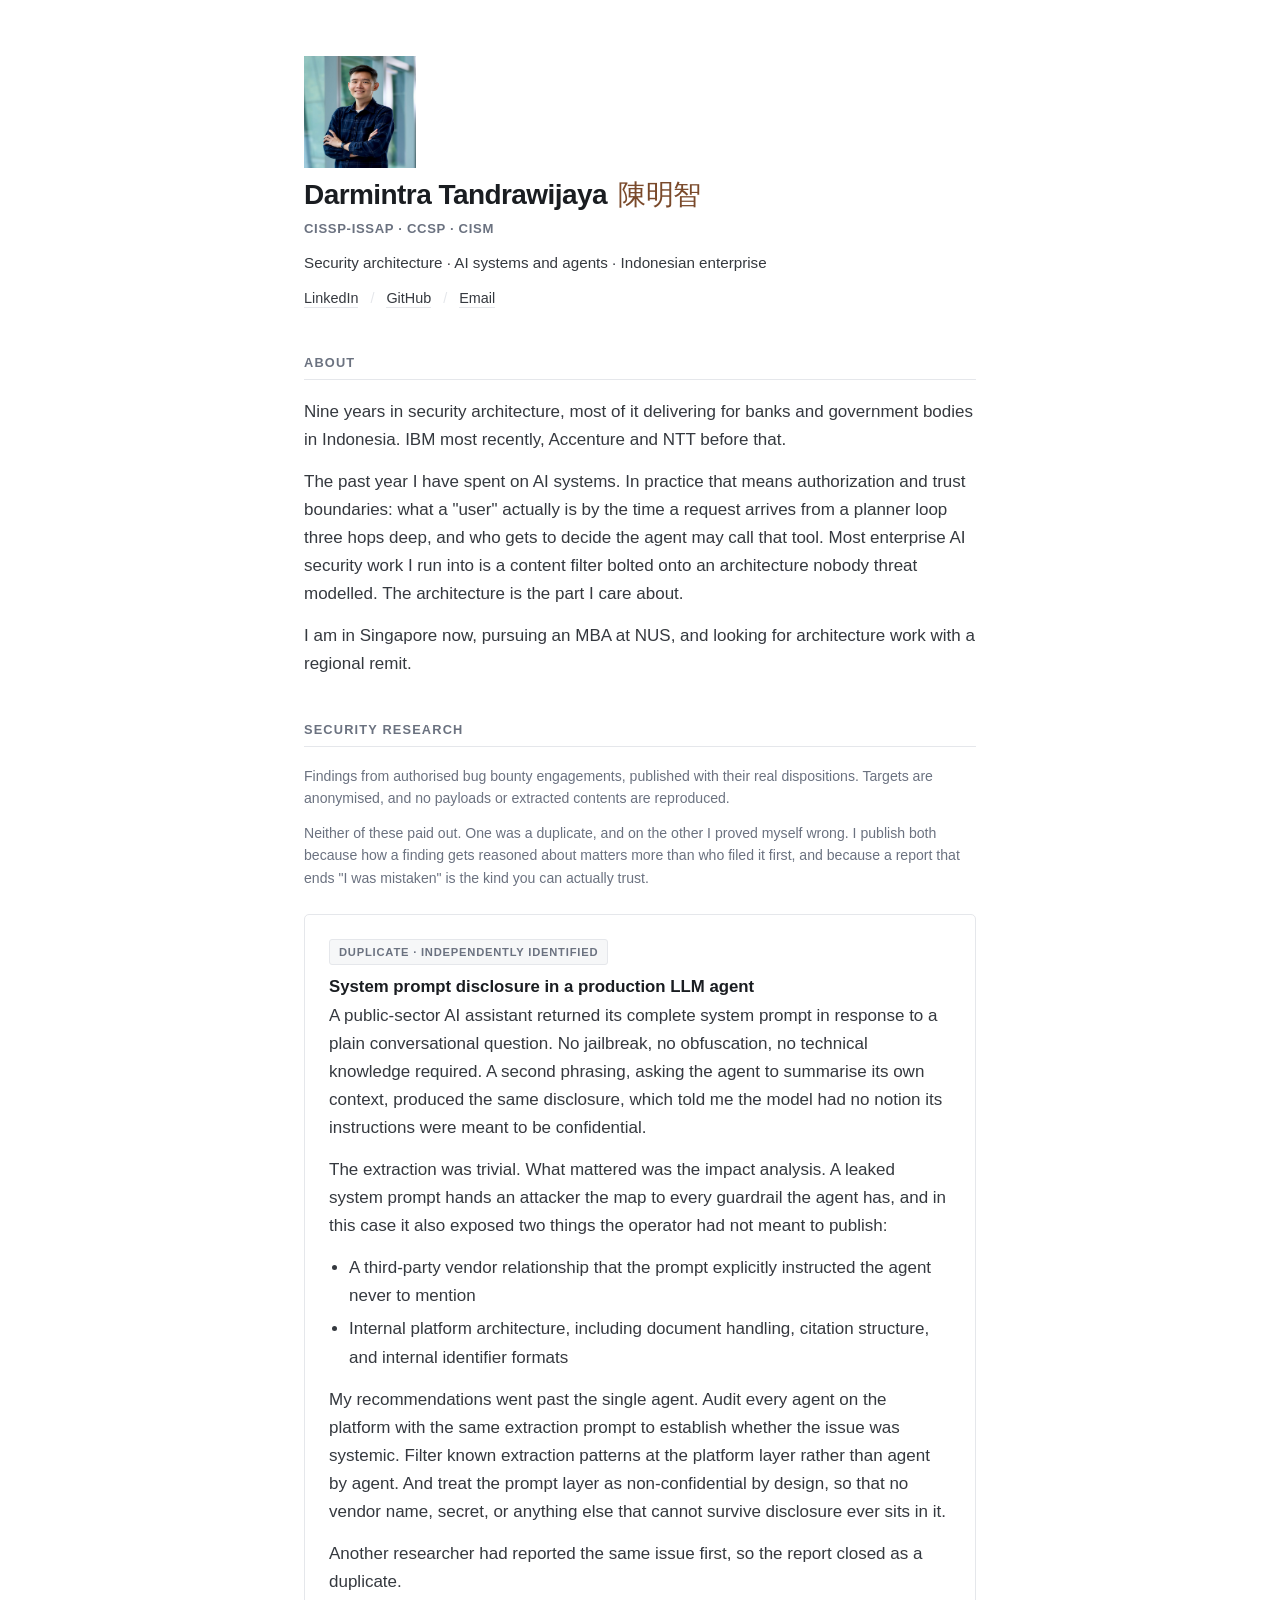
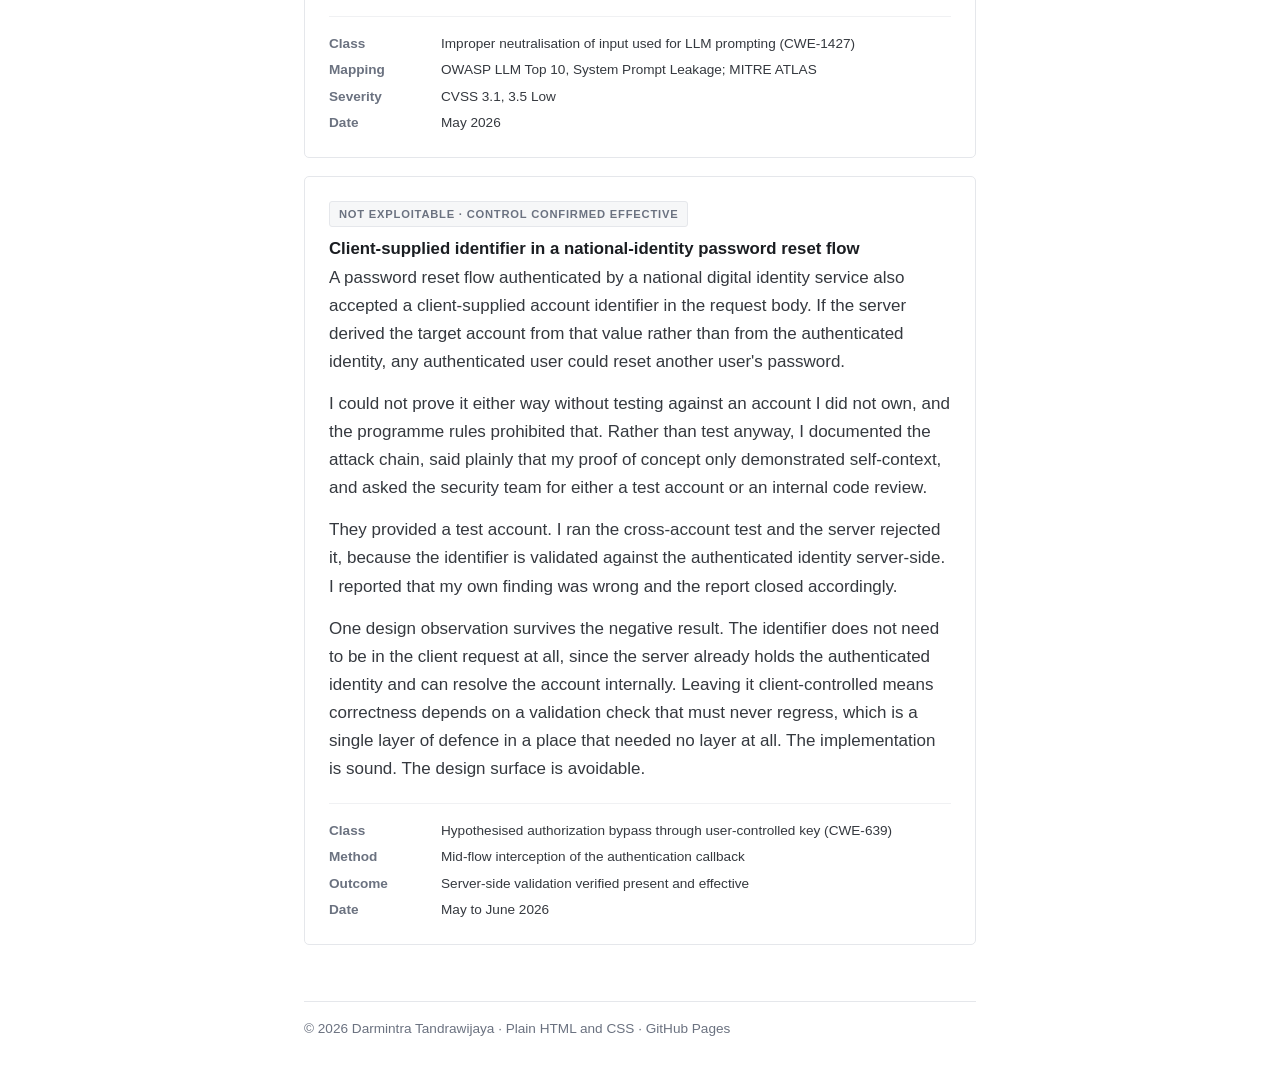
==== commit 30a0223a: "Refactor header section with portrait image" ====
--- a/index.html
+++ b/index.html
@@ -9,22 +9,24 @@
 </head>
 <body>
     <div class="container">
-
-        <header>
-            <h1>Darmintra Tandrawijaya <span class="hanzi">陳明智</span></h1>
-            <p class="postnominals">CISSP-ISSAP · CCSP · CISM</p>
-            <p class="job-title">Security architecture · AI systems and agents · Indonesian enterprise</p>
-            <p class="links">
-                <a href="https://linkedin.com/in/darmintra" target="_blank" rel="noopener noreferrer">LinkedIn</a>
-                <span class="sep">/</span>
-                <a href="https://github.com/darmintra" target="_blank" rel="noopener noreferrer">GitHub</a>
-                <span class="sep">/</span>
-                <a href="mailto:darmintratan@gmail.com">Email</a>
-                <!-- Add this once you have a PDF in the repo. A recruiter who likes the page currently has no next action. -->
-                <!-- <span class="sep">/</span> <a href="cv.pdf">CV (PDF)</a> -->
-            </p>
-        </header>
-
+<header>
+    <img class="portrait"
+         src="assets/images/darmintra.jpeg"
+         width="112" height="112"
+         alt="Darmintra Tandrawijaya">
+    <div class="identity">
+        <h1>Darmintra Tandrawijaya <span class="hanzi">陳明智</span></h1>
+        <p class="postnominals">CISSP-ISSAP · CCSP · CISM</p>
+        <p class="job-title">Security architecture · AI systems and agents · Indonesian enterprise</p>
+        <p class="links">
+            <a href="https://linkedin.com/in/darmintra" target="_blank" rel="noopener noreferrer">LinkedIn</a>
+            <span class="sep">/</span>
+            <a href="https://github.com/darmintra" target="_blank" rel="noopener noreferrer">GitHub</a>
+            <span class="sep">/</span>
+            <a href="mailto:darmintratan@gmail.com">Email</a>
+        </p>
+    </div>
+</header>
         <section id="about">
             <h2>About</h2>
             <p>Nine years in security architecture, most of it delivering for banks and government bodies in Indonesia. IBM most recently, Accenture and NTT before that.</p>
--- a/style.css
+++ b/style.css
@@ -1,143 +1,275 @@
+/* Darmintra Tandrawijaya — portfolio
+   Plain CSS, no build step, no webfonts. */
+
+:root {
+    --ink:        #1a1d21;
+    --body:       #35393f;
+    --muted:      #6b7280;
+    --rule:       #e5e7eb;
+    --rule-soft:  #f0f1f3;
+    --surface:    #f6f7f8;
+    --accent:     #7a4a2b;   /* used once, on the name only */
+}
+
+*,
+*::before,
+*::after {
+    box-sizing: border-box;
+}
+
 body {
     font-family: -apple-system, BlinkMacSystemFont, "Segoe UI", Roboto, Helvetica, Arial, sans-serif;
+    font-size: 17px;
+    line-height: 1.65;
+    color: var(--body);
+    background: #fff;
+    max-width: 720px;
+    margin: 0 auto;
+    padding: 56px 24px 0;
+    -webkit-font-smoothing: antialiased;
+}
+
+/* ---------- Type scale ---------- */
+
+h1, h2, h3 {
+    color: var(--ink);
+    line-height: 1.25;
+}
+
+h1 {
+    font-size: 1.75rem;
+    font-weight: 700;
+    letter-spacing: -0.02em;
+    margin: 0 0 6px;
+}
+
+.hanzi {
+    font-weight: 400;
+    color: var(--accent);
+    margin-left: 4px;
+}
+
+h2 {
+    font-size: 0.8rem;
+    font-weight: 700;
+    text-transform: uppercase;
+    letter-spacing: 0.09em;
+    color: var(--muted);
+    margin: 0 0 18px;
+    padding-bottom: 8px;
+    border-bottom: 1px solid var(--rule);
+}
+
+h3 {
+    font-size: 1.05rem;
+    font-weight: 650;
+    margin: 0 0 4px;
+}
+
+p {
+    margin: 0 0 14px;
+}
+
+/* ---------- Header ---------- */
+
+header {
+    margin-bottom: 44px;
+}
+
+.job-title {
+    color: var(--body);
+    font-size: 0.95rem;
+    margin: 0 0 12px;
+}
+
+.links {
+    font-size: 0.9rem;
+    margin: 0;
+}
+
+.links a {
+    color: var(--body);
+    text-decoration: none;
+    border-bottom: 1px solid var(--rule);
+    padding-bottom: 1px;
+}
+
+.links a:hover,
+.links a:focus-visible {
+    color: var(--ink);
+    border-bottom-color: var(--ink);
+}
+
+.sep {
+    color: var(--rule);
+    margin: 0 8px;
+}
+
+a:focus-visible {
+    outline: 2px solid var(--ink);
+    outline-offset: 3px;
+    border-radius: 2px;
+}
+
+/* ---------- Sections ---------- */
+
+section {
+    margin-bottom: 44px;
+}
+
+.note {
+    color: var(--muted);
+    font-size: 0.88rem;
     line-height: 1.6;
-    color: #333;
-    max-width: 800px;
-    margin: 40px auto;
-    padding: 0 20px;
-}
-
-h1, h2 {
-    color: #111;
-}
-
-header {
-    margin-bottom: 40px;
-    border-bottom: 1px solid #eaeaea;
-    padding-bottom: 20px;
-}
-
-/* --- ADDED: Color for your Security Architect title --- */
-.job-title {
-    color: #B22222; /* Deep Firebrick Red */
-    font-weight: 600;
-}
-
-section {
-    margin-bottom: 30px;
-}
-
-ul {
-    padding-left: 20px;
-}
-
-li {
-    margin-bottom: 15px;
-}
-
-/* --- ADDED: Styling for the Areas of Interest Tags --- */
-.tags span {
-    display: inline-block;
-    background-color: #f4f4f4;
-    padding: 5px 12px;
-    margin: 0 8px 8px 0;
-    border-radius: 4px;
-    font-size: 0.9em;
-    color: #333;
-    border: 1px solid #ddd;
-}
-
-footer {
-    margin-top: 50px;
-    font-size: 0.9em;
-    color: #666;
-    border-top: 1px solid #eaeaea;
-    padding-top: 15px;
-}
-/* --- ADDED: Currently list --- */
-.now {
-    padding-left: 0;
-    list-style: none;
-}
-.now li {
-    margin-bottom: 6px;
-}
-
-/* --- ADDED: Intro note above research entries --- */
-.note {
-    color: #666;
-    font-size: 0.9em;
-    margin-bottom: 25px;
-}
-
-/* --- ADDED: Security research entry --- */
+    margin-bottom: 12px;
+}
+
+.note + .note {
+    margin-bottom: 24px;
+}
+
+/* ---------- Entries ---------- */
+
 .entry {
-    border: 1px solid #eaeaea;
-    border-radius: 4px;
-    padding: 20px 24px;
-    margin-bottom: 20px;
-}
-.entry h3 {
-    color: #111;
-    font-size: 1.15em;
-    margin: 0 0 12px;
-}
-.entry p {
-    margin: 0 0 12px;
-}
+    border: 1px solid var(--rule);
+    border-radius: 5px;
+    padding: 22px 24px;
+    margin-bottom: 18px;
+}
+
+.entry:last-child {
+    margin-bottom: 0;
+}
+
 .entry p:last-of-type {
     margin-bottom: 0;
 }
+
 .entry ul {
+    margin: 0 0 14px;
+    padding-left: 20px;
+}
+
+.entry li {
+    margin-bottom: 5px;
+}
+
+.role {
+    color: var(--muted);
+    font-size: 0.85rem;
     margin: 0 0 12px;
 }
-.entry li {
-    margin-bottom: 4px;
-}
-
-/* --- ADDED: Disposition tag (matches the .tags pill pattern) --- */
+
+/* Disposition: neutral, not a failure state.
+   Red here reads as "this went wrong" before a word is read. */
 .disposition {
     display: inline-block;
-    background-color: #fdf5f5;
-    border: 1px solid #e8cccc;
-    border-radius: 4px;
-    padding: 4px 10px;
-    margin-bottom: 14px;
-    font-size: 0.78em;
+    background: var(--surface);
+    border: 1px solid var(--rule);
+    border-radius: 3px;
+    padding: 3px 9px;
+    margin: 0 0 12px;
+    font-size: 0.7rem;
     font-weight: 600;
-    letter-spacing: 0.04em;
+    letter-spacing: 0.07em;
     text-transform: uppercase;
-    color: #B22222;
-}
-
-/* --- ADDED: Entry metadata --- */
+    color: var(--muted);
+}
+
+/* ---------- Metadata blocks ---------- */
+
 .meta {
     display: grid;
-    grid-template-columns: 90px 1fr;
-    gap: 2px 16px;
-    margin: 18px 0 0;
-    padding-top: 14px;
-    border-top: 1px solid #eaeaea;
-    font-size: 0.85em;
-    color: #666;
-}
+    grid-template-columns: 92px 1fr;
+    gap: 4px 20px;
+    margin: 20px 0 0;
+    padding-top: 16px;
+    border-top: 1px solid var(--rule-soft);
+    font-size: 0.85rem;
+}
+
 .meta dt {
+    color: var(--muted);
     font-weight: 600;
 }
+
 .meta dd {
     margin: 0;
-    color: #333;
-}
-
-@media (max-width: 520px) {
+    color: var(--body);
+}
+
+.credentials {
+    margin-top: 0;
+    padding-top: 0;
+    border-top: none;
+    font-size: 0.95rem;
+    gap: 6px 20px;
+}
+
+/* ---------- Footer ---------- */
+
+footer {
+    margin-top: 56px;
+    padding: 16px 0 40px;
+    border-top: 1px solid var(--rule);
+    font-size: 0.85rem;
+    color: var(--muted);
+}
+
+footer p {
+    margin: 0;
+}
+
+/* ---------- Small screens ---------- */
+
+@media (max-width: 560px) {
+    body {
+        font-size: 16px;
+        padding: 36px 18px 0;
+    }
+    h1 {
+        font-size: 1.5rem;
+    }
+    .entry {
+        padding: 18px;
+    }
     .meta {
         grid-template-columns: 1fr;
         gap: 0;
     }
     .meta dt {
-        margin-top: 10px;
+        margin-top: 12px;
+    }
+    .meta dt:first-of-type {
+        margin-top: 0;
+    }
+    .credentials dt {
+        margin-top: 12px;
+    }
+}
+
+/* ---------- Print ---------- */
+
+@media print {
+    body {
+        max-width: none;
+        font-size: 11pt;
+        color: #000;
     }
     .entry {
-        padding: 18px;
-    }
-}
+        break-inside: avoid;
+        border-color: #ccc;
+    }
+    .links a::after {
+        content: " (" attr(href) ")";
+        font-size: 0.8em;
+        color: #555;
+    }
+}
+.postnominals {
+    font-size: 0.82rem;
+    font-weight: 600;
+    letter-spacing: 0.05em;
+    color: var(--muted);
+    margin: 0 0 10px;
+}
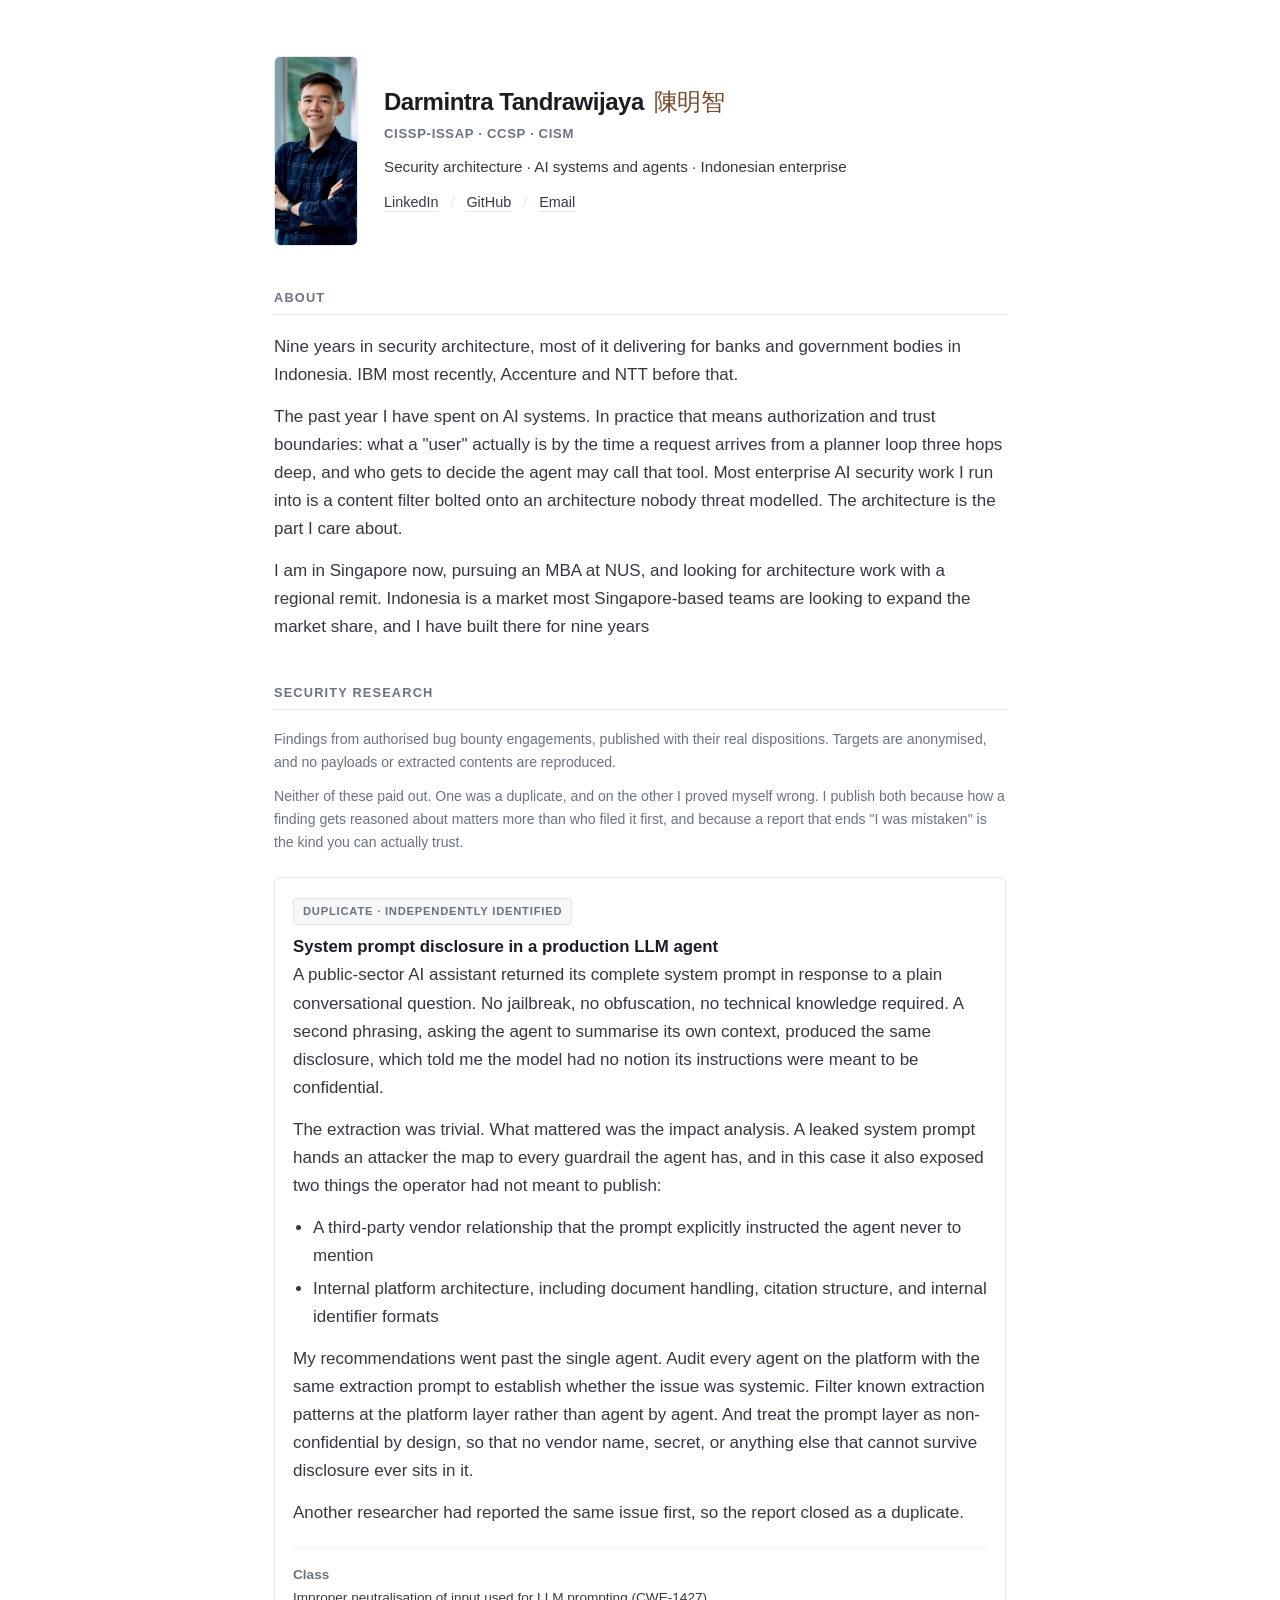
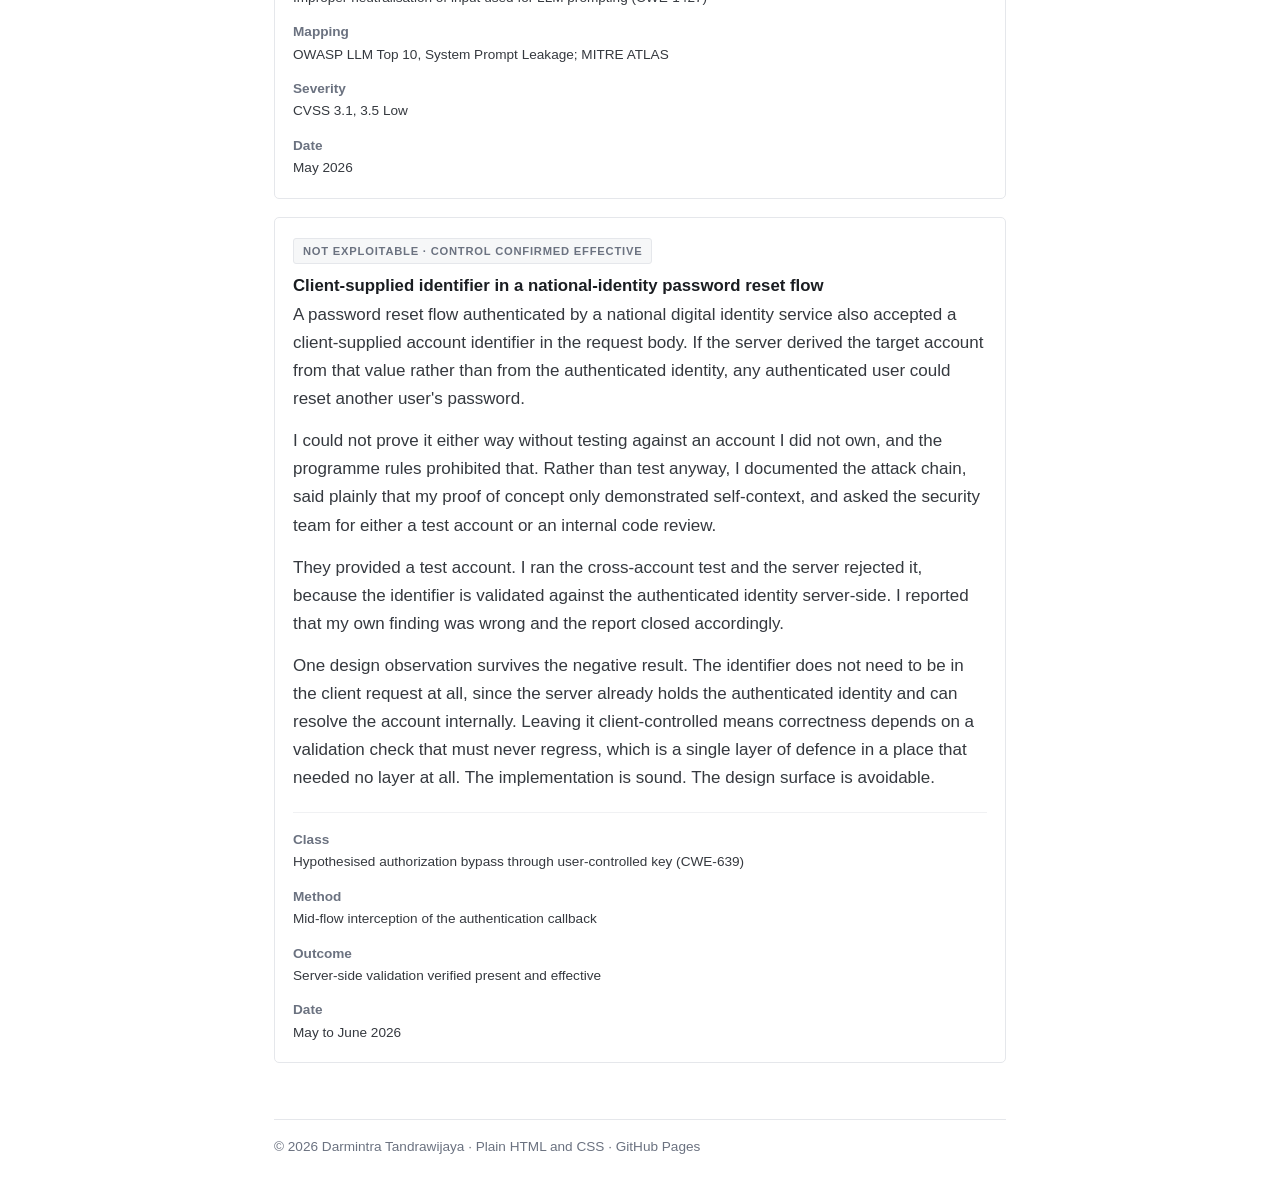
==== commit ac642343: "Adjust image size and enhance about section text Updated image dimensions and modified text in the a" ====
--- a/index.html
+++ b/index.html
@@ -12,7 +12,7 @@
 <header>
     <img class="portrait"
          src="assets/images/darmintra.jpeg"
-         width="112" height="112"
+         width="190" height="220"
          alt="Darmintra Tandrawijaya">
     <div class="identity">
         <h1>Darmintra Tandrawijaya <span class="hanzi">陳明智</span></h1>
@@ -31,7 +31,7 @@
             <h2>About</h2>
             <p>Nine years in security architecture, most of it delivering for banks and government bodies in Indonesia. IBM most recently, Accenture and NTT before that.</p>
             <p>The past year I have spent on AI systems. In practice that means authorization and trust boundaries: what a "user" actually is by the time a request arrives from a planner loop three hops deep, and who gets to decide the agent may call that tool. Most enterprise AI security work I run into is a content filter bolted onto an architecture nobody threat modelled. The architecture is the part I care about.</p>
-            <p>I am in Singapore now, pursuing an MBA at NUS, and looking for architecture work with a regional remit.</p>
+            <p>I am in Singapore now, pursuing an MBA at NUS, and looking for architecture work with a regional remit. Indonesia is a market most Singapore-based teams are looking to expand the market share, and I have built there for nine years</p>
         </section>
 
         <!--
--- a/style.css
+++ b/style.css
@@ -23,7 +23,7 @@
     line-height: 1.65;
     color: var(--body);
     background: #fff;
-    max-width: 720px;
+    max-width: 780px;
     margin: 0 auto;
     padding: 56px 24px 0;
     -webkit-font-smoothing: antialiased;
@@ -73,7 +73,29 @@
 /* ---------- Header ---------- */
 
 header {
+    display: flex;
+    align-items: stretch;
+    gap: 26px;
     margin-bottom: 44px;
+}
+
+.portrait {
+    width: 190px;
+    height: auto;
+    min-height: 190px;
+    align-self: stretch;
+    object-fit: cover;
+    object-position: center 25%;
+    border-radius: 6px;
+    flex-shrink: 0;
+    border: 1px solid var(--rule);
+}
+
+.identity {
+    min-width: 0;
+    display: flex;
+    flex-direction: column;
+    justify-content: center;
 }
 
 .job-title {
@@ -110,7 +132,13 @@
     outline-offset: 3px;
     border-radius: 2px;
 }
-
+.postnominals {
+    font-size: 0.82rem;
+    font-weight: 600;
+    letter-spacing: 0.05em;
+    color: var(--muted);
+    margin: 0 0 10px;
+}
 /* ---------- Sections ---------- */
 
 section {
@@ -227,6 +255,21 @@
         font-size: 16px;
         padding: 36px 18px 0;
     }
+   header {
+        flex-direction: column;
+        gap: 18px;
+    }
+    .portrait {
+        width: 130px;
+        height: 150px;
+        min-height: 0;
+        align-self: flex-start;
+    }
+    }
+    .portrait {
+        width: 84px;
+        height: 84px;
+    }
     h1 {
         font-size: 1.5rem;
     }
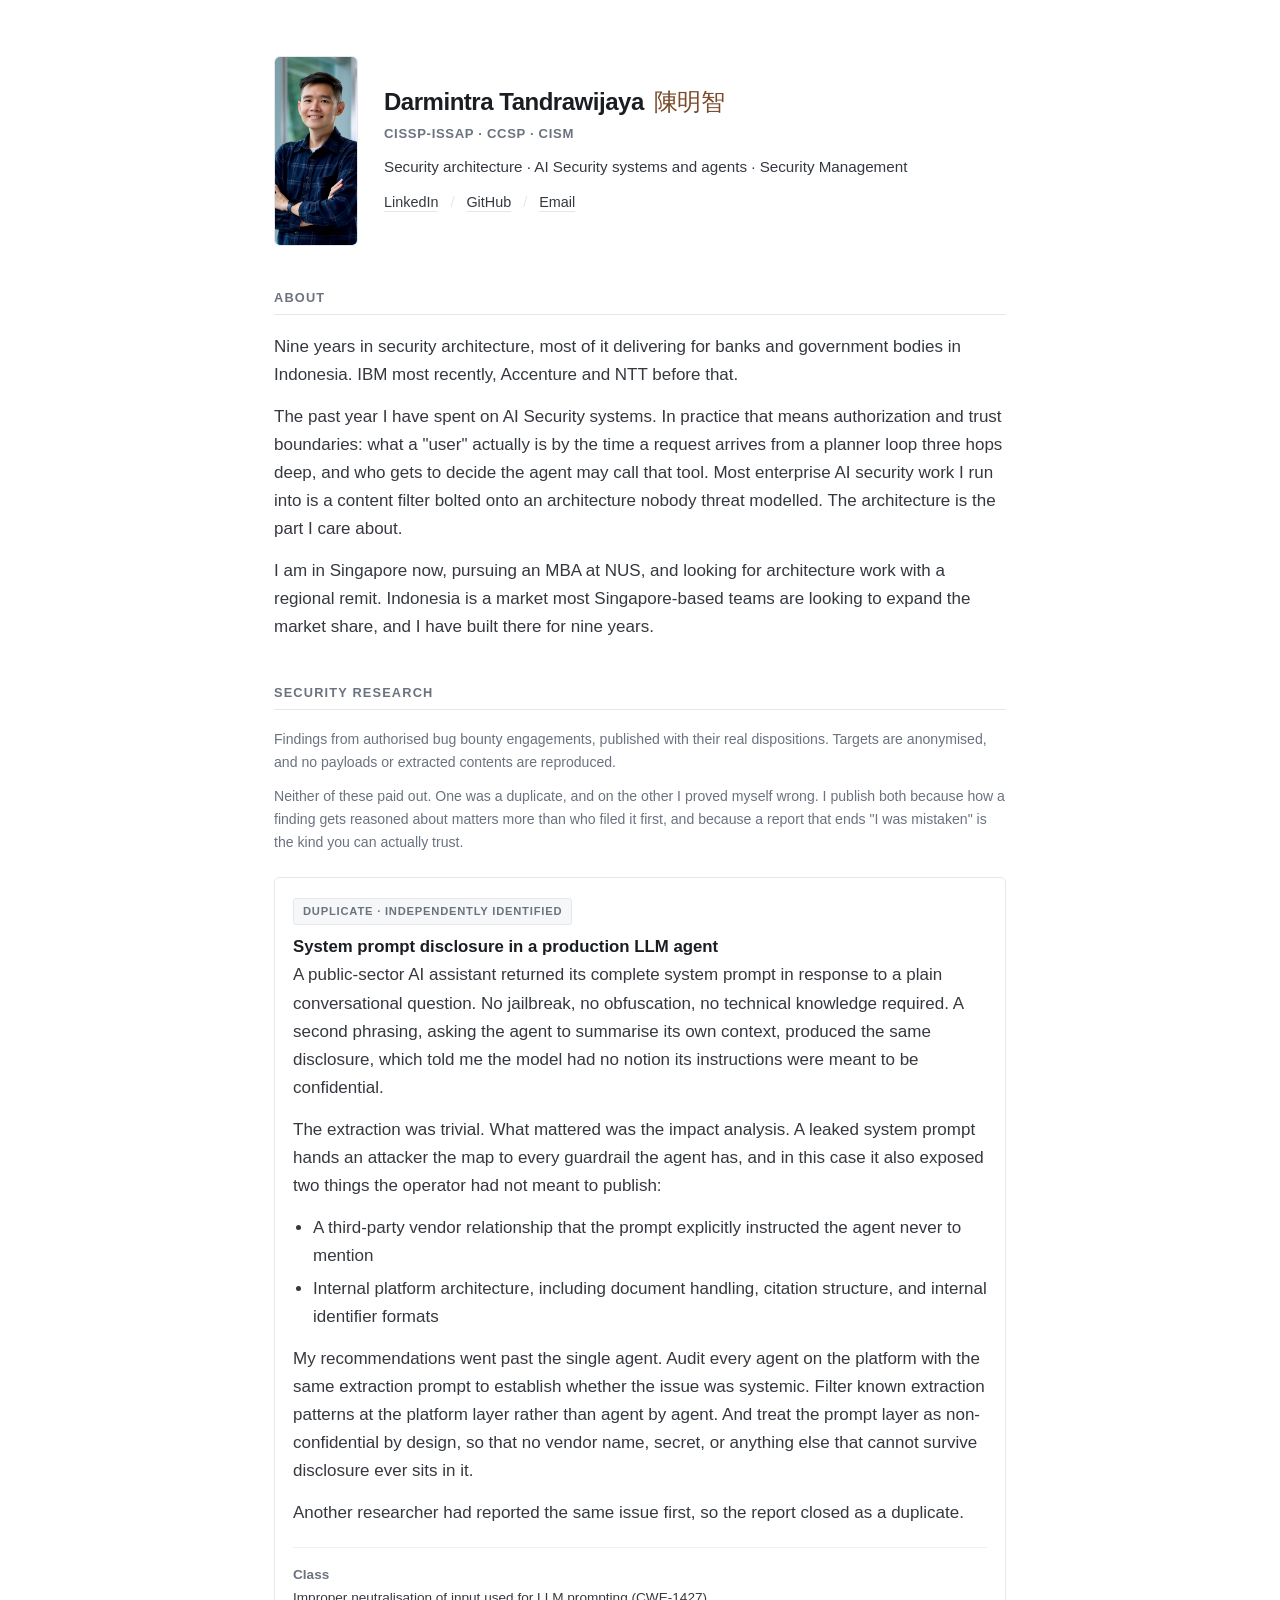
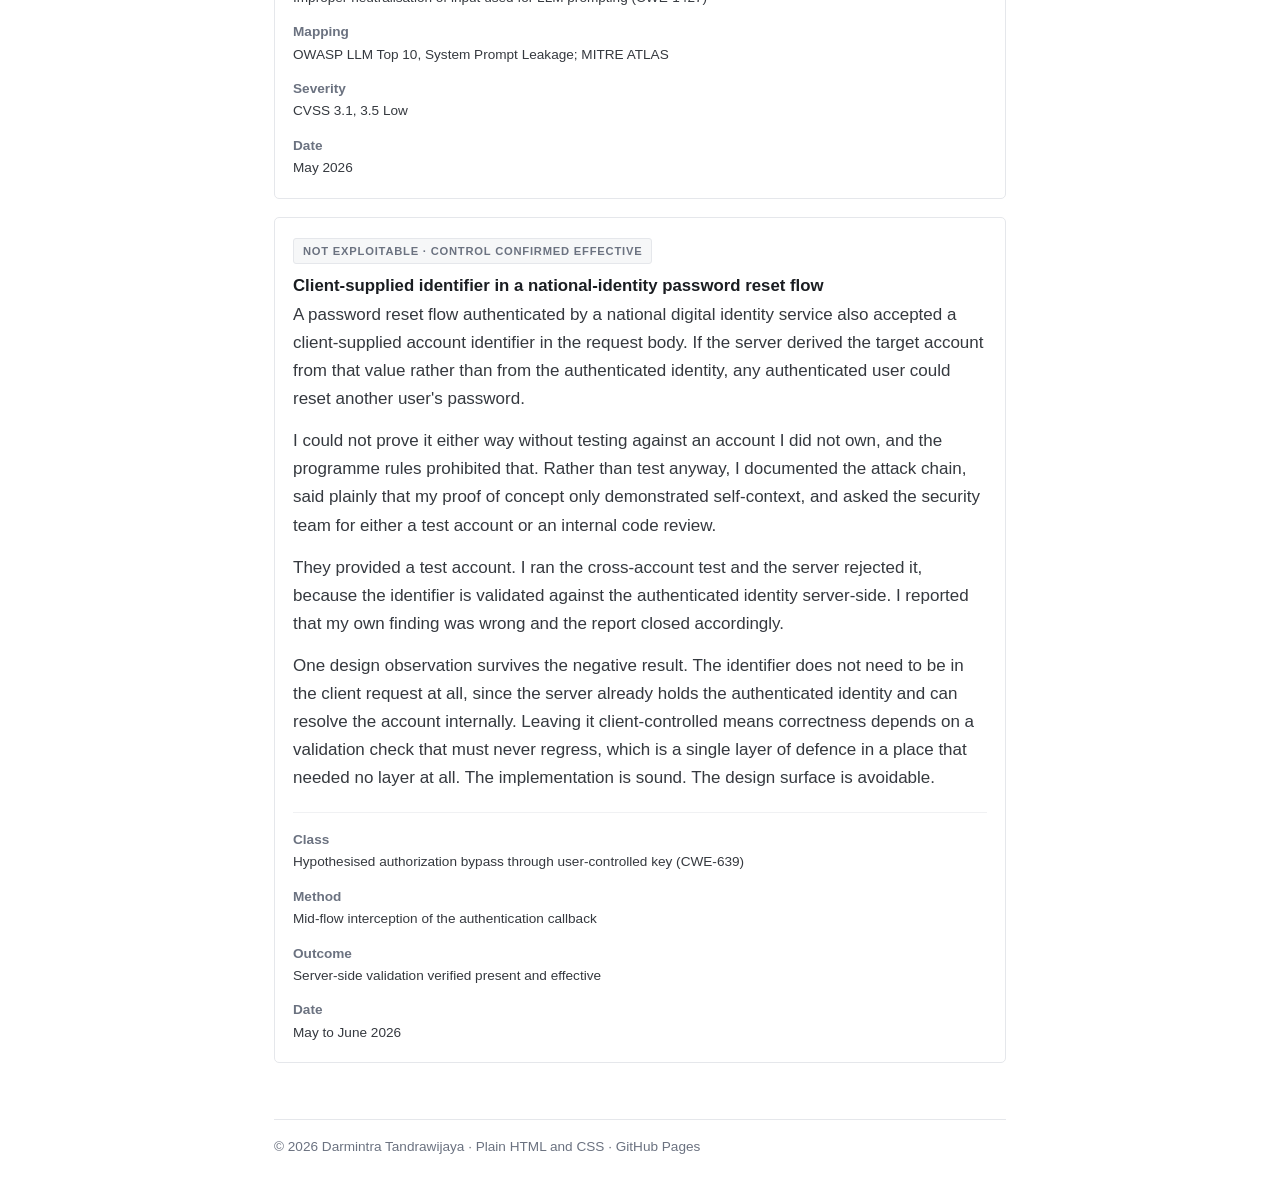
==== commit 537d637e: "Revise job title and update about section content Updated job title and modified about section to re" ====
--- a/index.html
+++ b/index.html
@@ -17,7 +17,7 @@
     <div class="identity">
         <h1>Darmintra Tandrawijaya <span class="hanzi">陳明智</span></h1>
         <p class="postnominals">CISSP-ISSAP · CCSP · CISM</p>
-        <p class="job-title">Security architecture · AI systems and agents · Indonesian enterprise</p>
+        <p class="job-title">Security architecture · AI Security systems and agents · Security Management</p>
         <p class="links">
             <a href="https://linkedin.com/in/darmintra" target="_blank" rel="noopener noreferrer">LinkedIn</a>
             <span class="sep">/</span>
@@ -30,8 +30,8 @@
         <section id="about">
             <h2>About</h2>
             <p>Nine years in security architecture, most of it delivering for banks and government bodies in Indonesia. IBM most recently, Accenture and NTT before that.</p>
-            <p>The past year I have spent on AI systems. In practice that means authorization and trust boundaries: what a "user" actually is by the time a request arrives from a planner loop three hops deep, and who gets to decide the agent may call that tool. Most enterprise AI security work I run into is a content filter bolted onto an architecture nobody threat modelled. The architecture is the part I care about.</p>
-            <p>I am in Singapore now, pursuing an MBA at NUS, and looking for architecture work with a regional remit. Indonesia is a market most Singapore-based teams are looking to expand the market share, and I have built there for nine years</p>
+            <p>The past year I have spent on AI Security systems. In practice that means authorization and trust boundaries: what a "user" actually is by the time a request arrives from a planner loop three hops deep, and who gets to decide the agent may call that tool. Most enterprise AI security work I run into is a content filter bolted onto an architecture nobody threat modelled. The architecture is the part I care about.</p>
+            <p>I am in Singapore now, pursuing an MBA at NUS, and looking for architecture work with a regional remit. Indonesia is a market most Singapore-based teams are looking to expand the market share, and I have built there for nine years.</p>
         </section>
 
         <!--
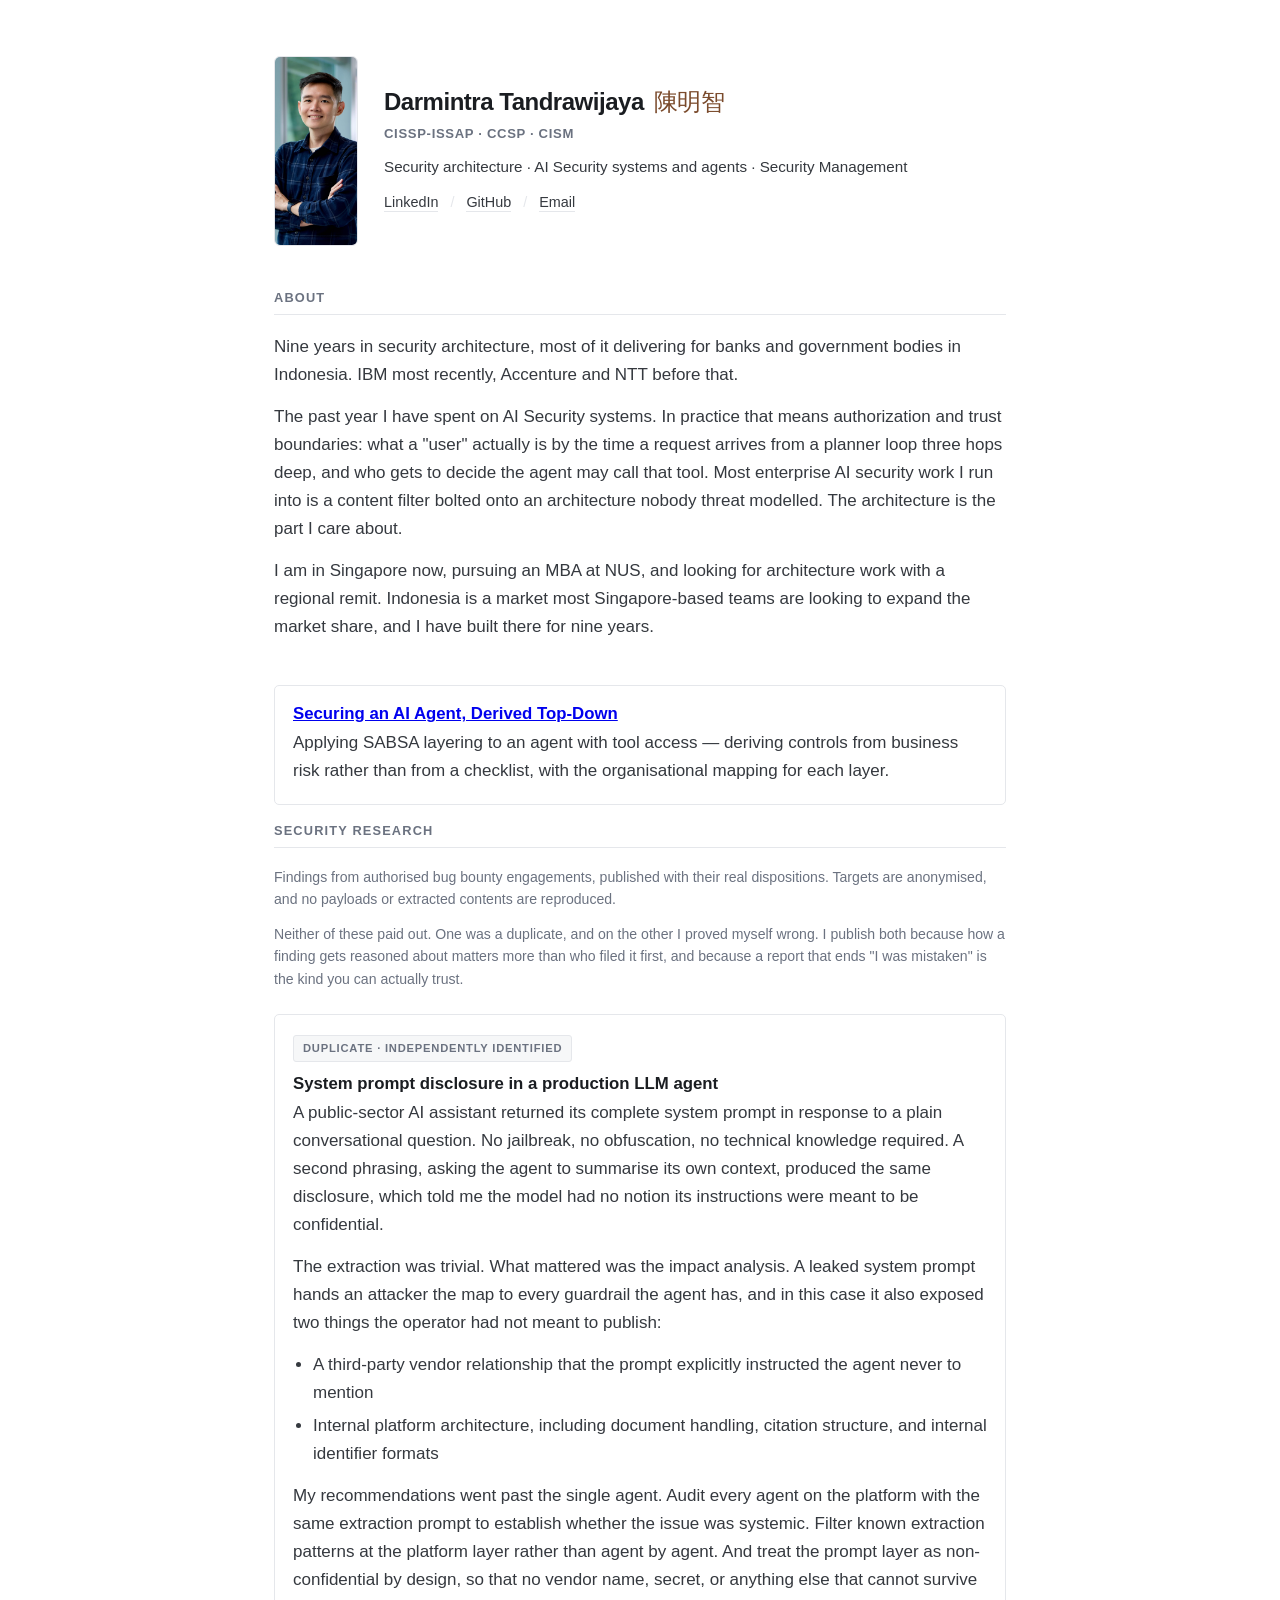
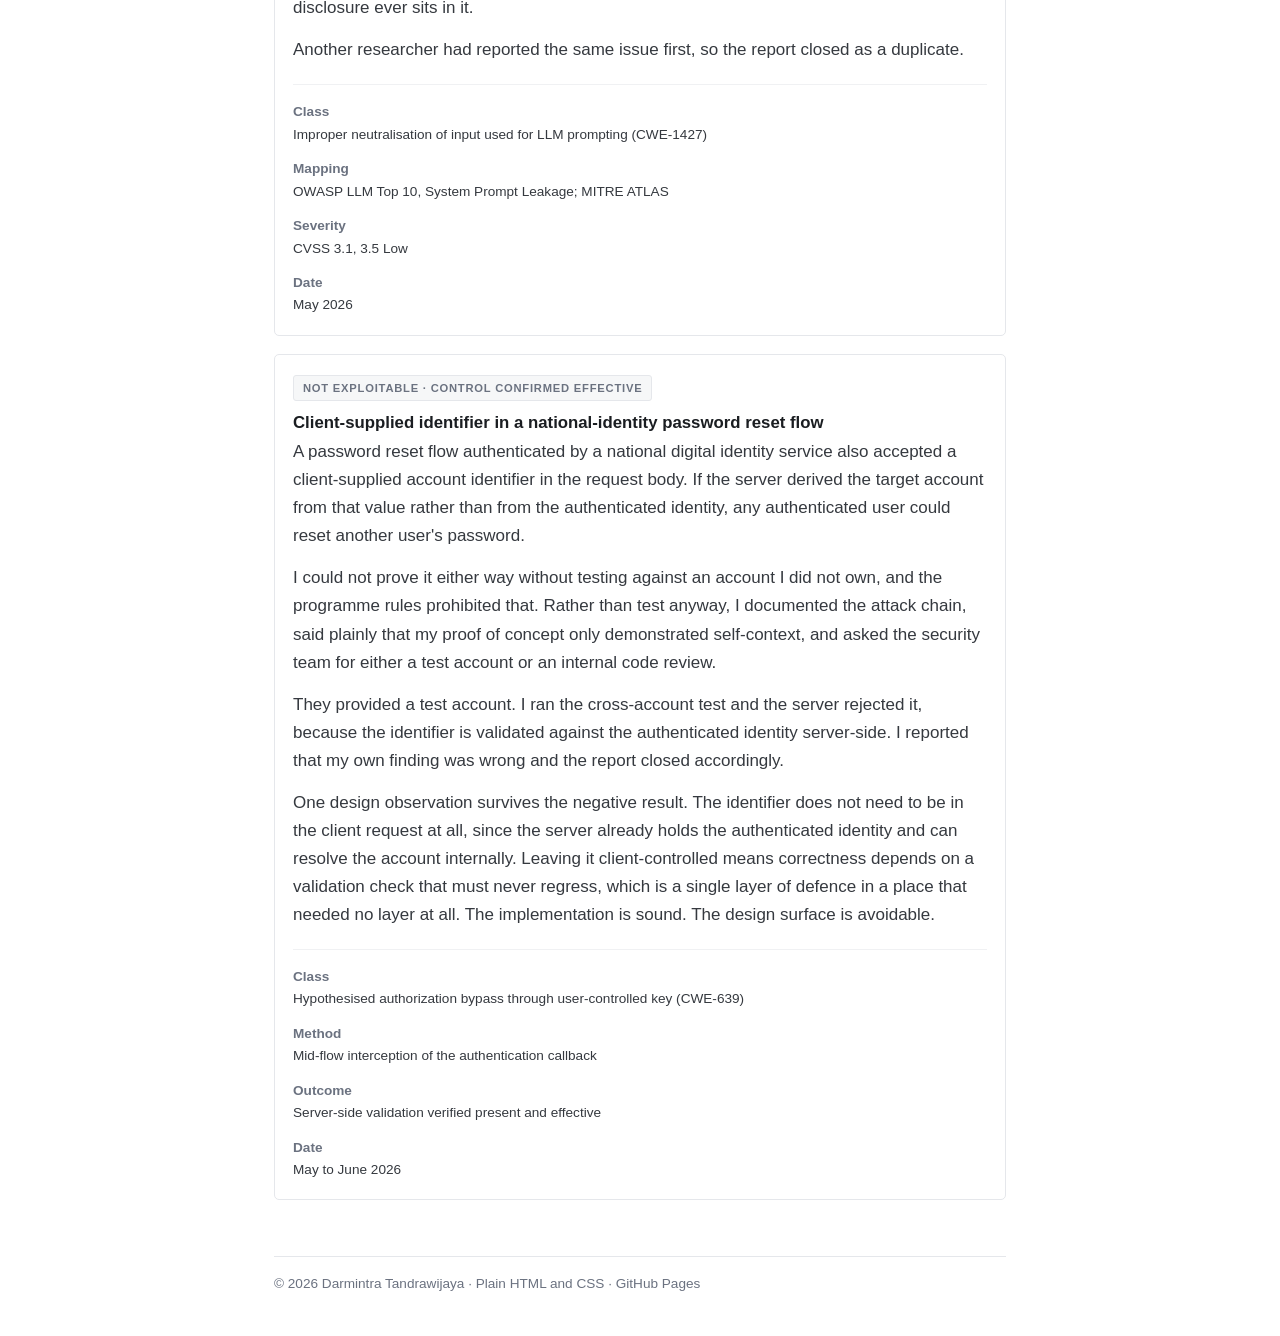
==== commit a13055a7: "Add article on securing AI agent with SABSA Added a new article discussing the application of SABSA " ====
--- a/index.html
+++ b/index.html
@@ -67,7 +67,12 @@
             </article>
         </section>
         -->
-
+<article class="entry">
+    <h3><a href="sabsa-ai-agent.html">Securing an AI Agent, Derived Top-Down</a></h3>
+    <p>Applying SABSA layering to an agent with tool access — deriving controls
+    from business risk rather than from a checklist, with the organisational
+    mapping for each layer.</p>
+</article>
         <section id="research">
             <h2>Security research</h2>
             <p class="note">Findings from authorised bug bounty engagements, published with their real dispositions. Targets are anonymised, and no payloads or extracted contents are reproduced.</p>
--- a/style.css
+++ b/style.css
@@ -316,3 +316,101 @@
     color: var(--muted);
     margin: 0 0 10px;
 }
+/* --- ADDED: Article page (sabsa-ai-agent.html) --- */
+.back {
+    font-size: 0.9em;
+    margin-bottom: 30px;
+}
+.back a {
+    color: #666;
+    text-decoration: none;
+}
+.back a:hover {
+    color: #B22222;
+}
+.article-header {
+    margin-bottom: 40px;
+    border-bottom: 1px solid #eaeaea;
+    padding-bottom: 20px;
+}
+.article-header h1 {
+    margin-bottom: 10px;
+    line-height: 1.25;
+}
+.standfirst {
+    font-size: 1.1em;
+    color: #444;
+    margin: 0 0 12px;
+}
+.byline {
+    font-size: 0.85em;
+    color: #666;
+    margin: 0;
+}
+article section {
+    margin-bottom: 35px;
+}
+article h2 {
+    font-size: 1.25em;
+    margin-bottom: 12px;
+}
+article p {
+    margin: 0 0 14px;
+}
+article li {
+    margin-bottom: 8px;
+}
+figure {
+    margin: 0 0 20px;
+}
+figure img {
+    width: 100%;
+    height: auto;
+    border: 1px solid #eaeaea;
+    border-radius: 4px;
+}
+table {
+    width: 100%;
+    border-collapse: collapse;
+    font-size: 0.88em;
+    margin: 0 0 18px;
+}
+th, td {
+    text-align: left;
+    padding: 8px 10px;
+    border-bottom: 1px solid #eaeaea;
+    vertical-align: top;
+}
+th {
+    color: #111;
+    font-weight: 600;
+    border-bottom: 2px solid #ddd;
+}
+.refs {
+    font-size: 0.92em;
+    color: #555;
+}
+.refs li {
+    margin-bottom: 5px;
+}
+
+@media (max-width: 600px) {
+    table, thead, tbody, tr, th, td {
+        display: block;
+    }
+    thead {
+        display: none;
+    }
+    tr {
+        border-bottom: 1px solid #ddd;
+        padding: 10px 0;
+    }
+    th, td {
+        border: none;
+        padding: 2px 0;
+    }
+    td:first-child {
+        font-weight: 600;
+        color: #111;
+    }
+}
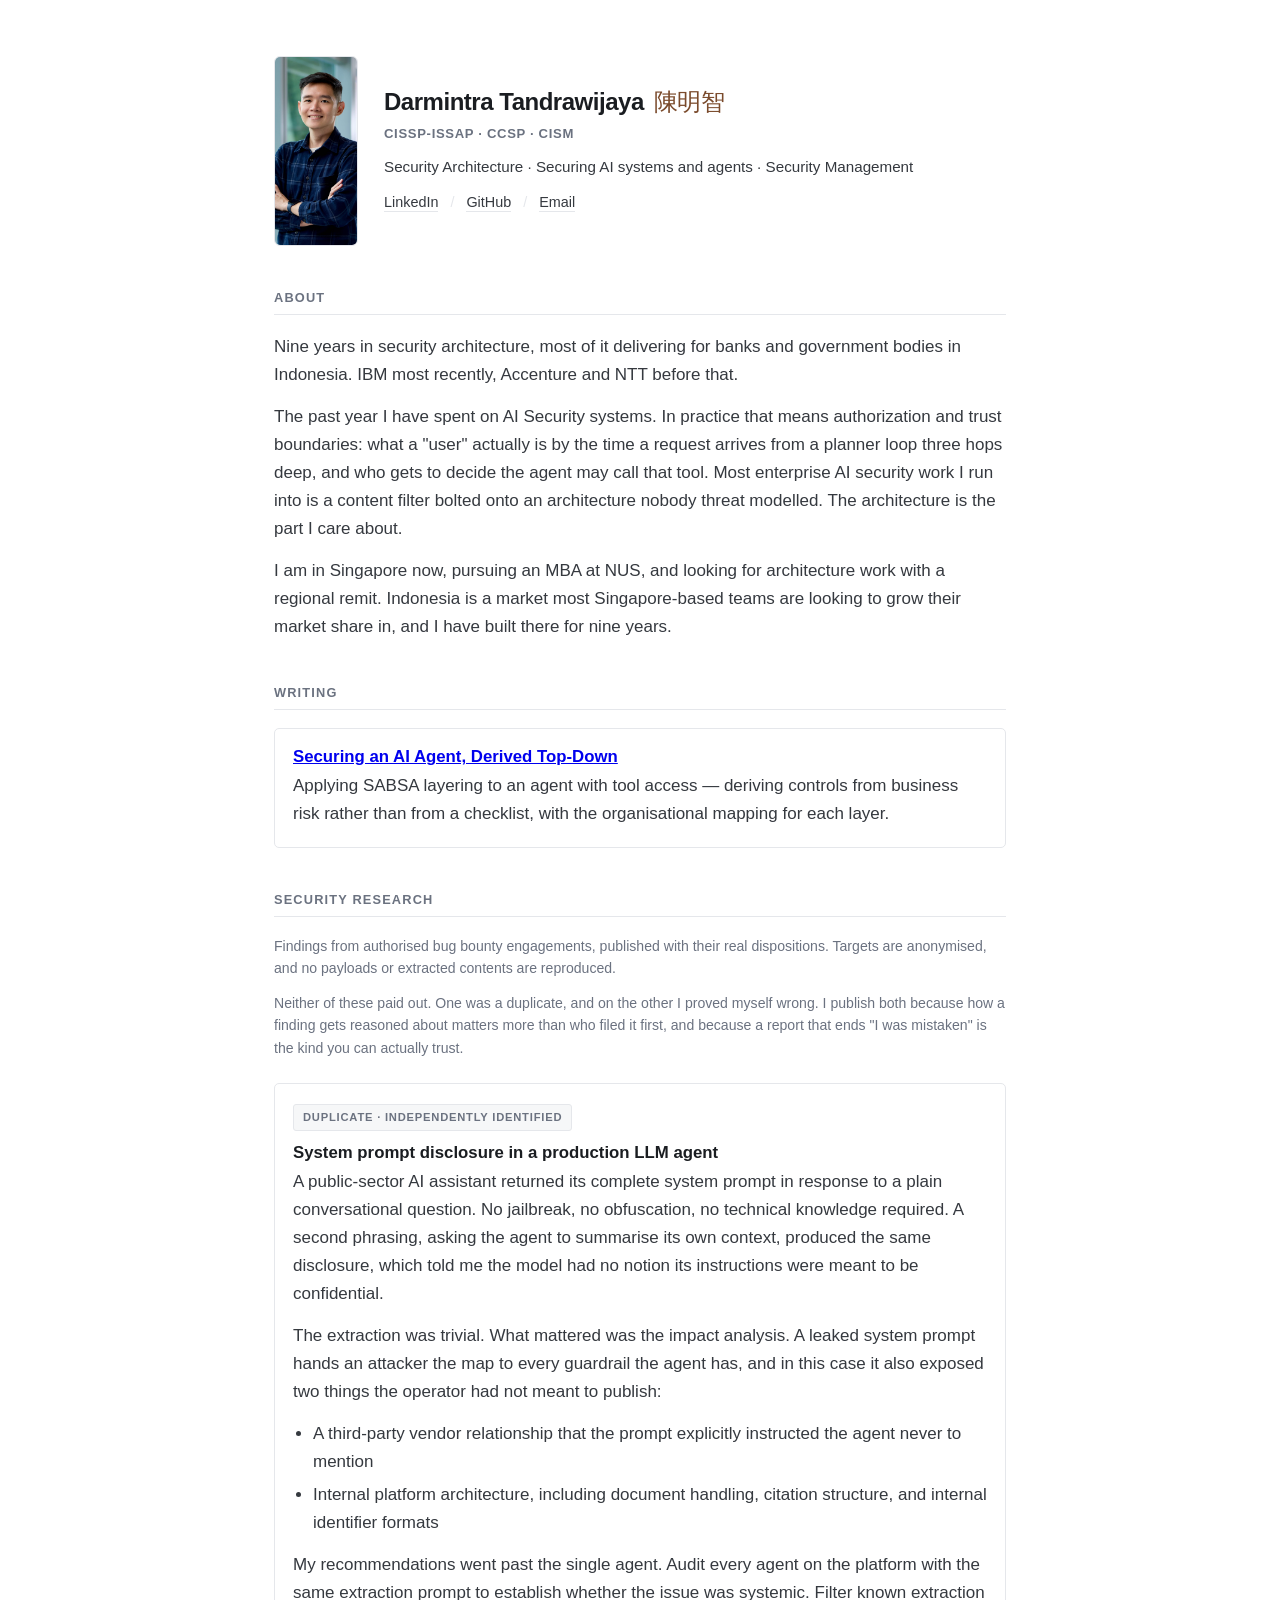
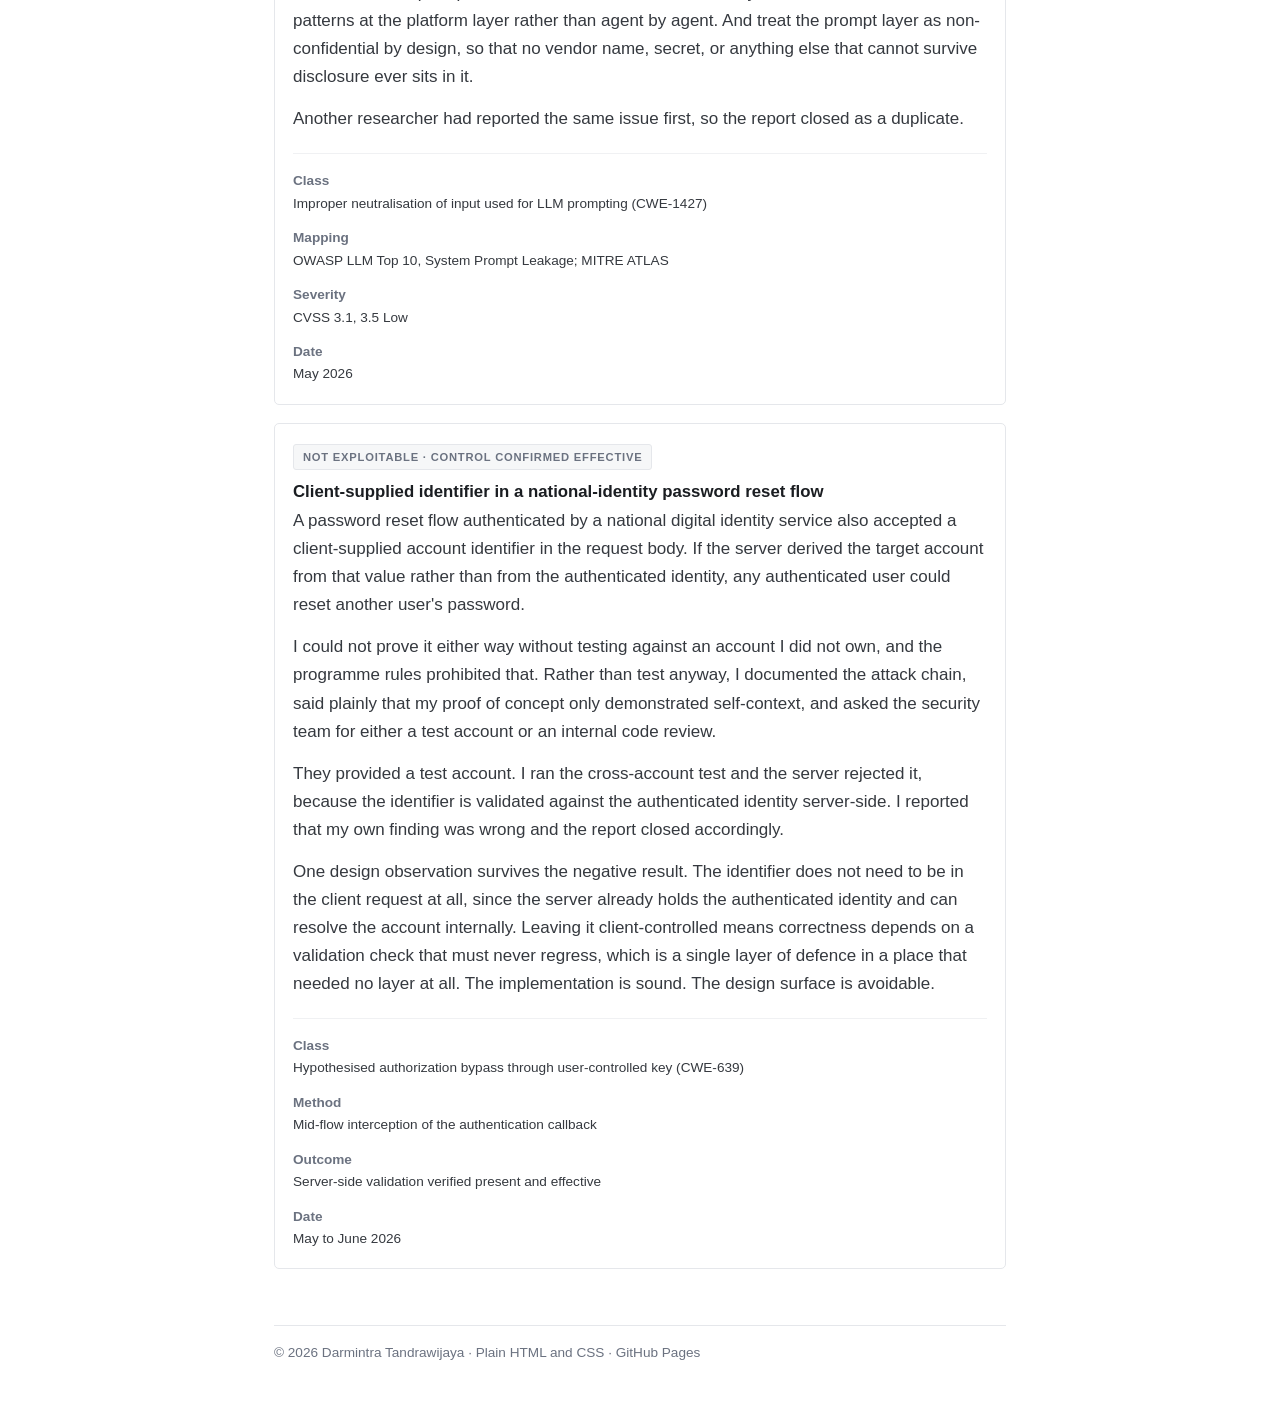
==== commit c47fa0c3: "Refine meta description and job title Updated job title and description for clarity. Removed comment" ====
--- a/index.html
+++ b/index.html
@@ -4,7 +4,7 @@
     <meta charset="UTF-8">
     <meta name="viewport" content="width=device-width, initial-scale=1.0">
     <title>Darmintra Tandrawijaya — Security Architect</title>
-    <meta name="description" content="Security architect. Nine years across IBM, Accenture and NTT, mostly regulated enterprises in Indonesia. Now working on authorization and trust boundaries in AI agent systems.">
+    <meta name="description" content="Security Architect. Nine years across IBM, Accenture and NTT, mostly regulated enterprises in Indonesia. Now working on authorization and trust boundaries in AI agent systems.">
     <link rel="stylesheet" href="style.css">
 </head>
 <body>
@@ -17,7 +17,7 @@
     <div class="identity">
         <h1>Darmintra Tandrawijaya <span class="hanzi">陳明智</span></h1>
         <p class="postnominals">CISSP-ISSAP · CCSP · CISM</p>
-        <p class="job-title">Security architecture · AI Security systems and agents · Security Management</p>
+        <p class="job-title">Security Architecture · Securing AI systems and agents · Security Management</p>
         <p class="links">
             <a href="https://linkedin.com/in/darmintra" target="_blank" rel="noopener noreferrer">LinkedIn</a>
             <span class="sep">/</span>
@@ -31,48 +31,17 @@
             <h2>About</h2>
             <p>Nine years in security architecture, most of it delivering for banks and government bodies in Indonesia. IBM most recently, Accenture and NTT before that.</p>
             <p>The past year I have spent on AI Security systems. In practice that means authorization and trust boundaries: what a "user" actually is by the time a request arrives from a planner loop three hops deep, and who gets to decide the agent may call that tool. Most enterprise AI security work I run into is a content filter bolted onto an architecture nobody threat modelled. The architecture is the part I care about.</p>
-            <p>I am in Singapore now, pursuing an MBA at NUS, and looking for architecture work with a regional remit. Indonesia is a market most Singapore-based teams are looking to expand the market share, and I have built there for nine years.</p>
+            <p>I am in Singapore now, pursuing an MBA at NUS, and looking for architecture work with a regional remit. Indonesia is a market most Singapore-based teams are looking to grow their market share in, and I have built there for nine years.</p>
         </section>
-
-        <!--
-          SELECTED WORK — fill these in and delete anything you cannot evidence.
-          This is the section that turns the page from a research blog into a leadership case.
-          Keep clients anonymised. Every entry needs: scope, scale (a number), and outcome.
-          Only name a regulation you have actually designed against. If POJK 38 or OJK
-          examinations were part of the engagement, name them. If not, cut the line.
-        
-        <section id="work">
-            <h2>Selected work</h2>
-            <p class="note">Clients anonymised. Detail limited to what I am free to describe.</p>
-
+        <section id="writing">
+            <h2>Writing</h2>
             <article class="entry">
-                <h3>[Zero trust segmentation programme, regional bank]</h3>
-                <p class="role">[Lead architect · IBM · 2023–2025]</p>
-                <p>[Two or three sentences. What was broken, what you designed, what constraint made it hard. Name the regulator or standard only if you designed against it directly.]</p>
-                <p>[One sentence on outcome, with a number in it. Environments migrated, architects led, findings closed, months to production.]</p>
-            </article>
-
-            <article class="entry">
-                <h3>[Security architecture for an AI assistant deployment]</h3>
-                <p class="role">[Role · Firm · Years]</p>
-                <p>[Same shape. This is the entry that proves the AI positioning is delivery experience and not only certification.]</p>
-                <p>[Outcome with a number.]</p>
-            </article>
-
-            <article class="entry">
-                <h3>[Third engagement]</h3>
-                <p class="role">[Role · Firm · Years]</p>
-                <p>[Same shape.]</p>
-                <p>[Outcome with a number.]</p>
+                <h3><a href="sabsa-ai-agent.html">Securing an AI Agent, Derived Top-Down</a></h3>
+                <p>Applying SABSA layering to an agent with tool access — deriving
+                controls from business risk rather than from a checklist, with the
+                organisational mapping for each layer.</p>
             </article>
         </section>
-        -->
-<article class="entry">
-    <h3><a href="sabsa-ai-agent.html">Securing an AI Agent, Derived Top-Down</a></h3>
-    <p>Applying SABSA layering to an agent with tool access — deriving controls
-    from business risk rather than from a checklist, with the organisational
-    mapping for each layer.</p>
-</article>
         <section id="research">
             <h2>Security research</h2>
             <p class="note">Findings from authorised bug bounty engagements, published with their real dispositions. Targets are anonymised, and no payloads or extracted contents are reproduced.</p>
